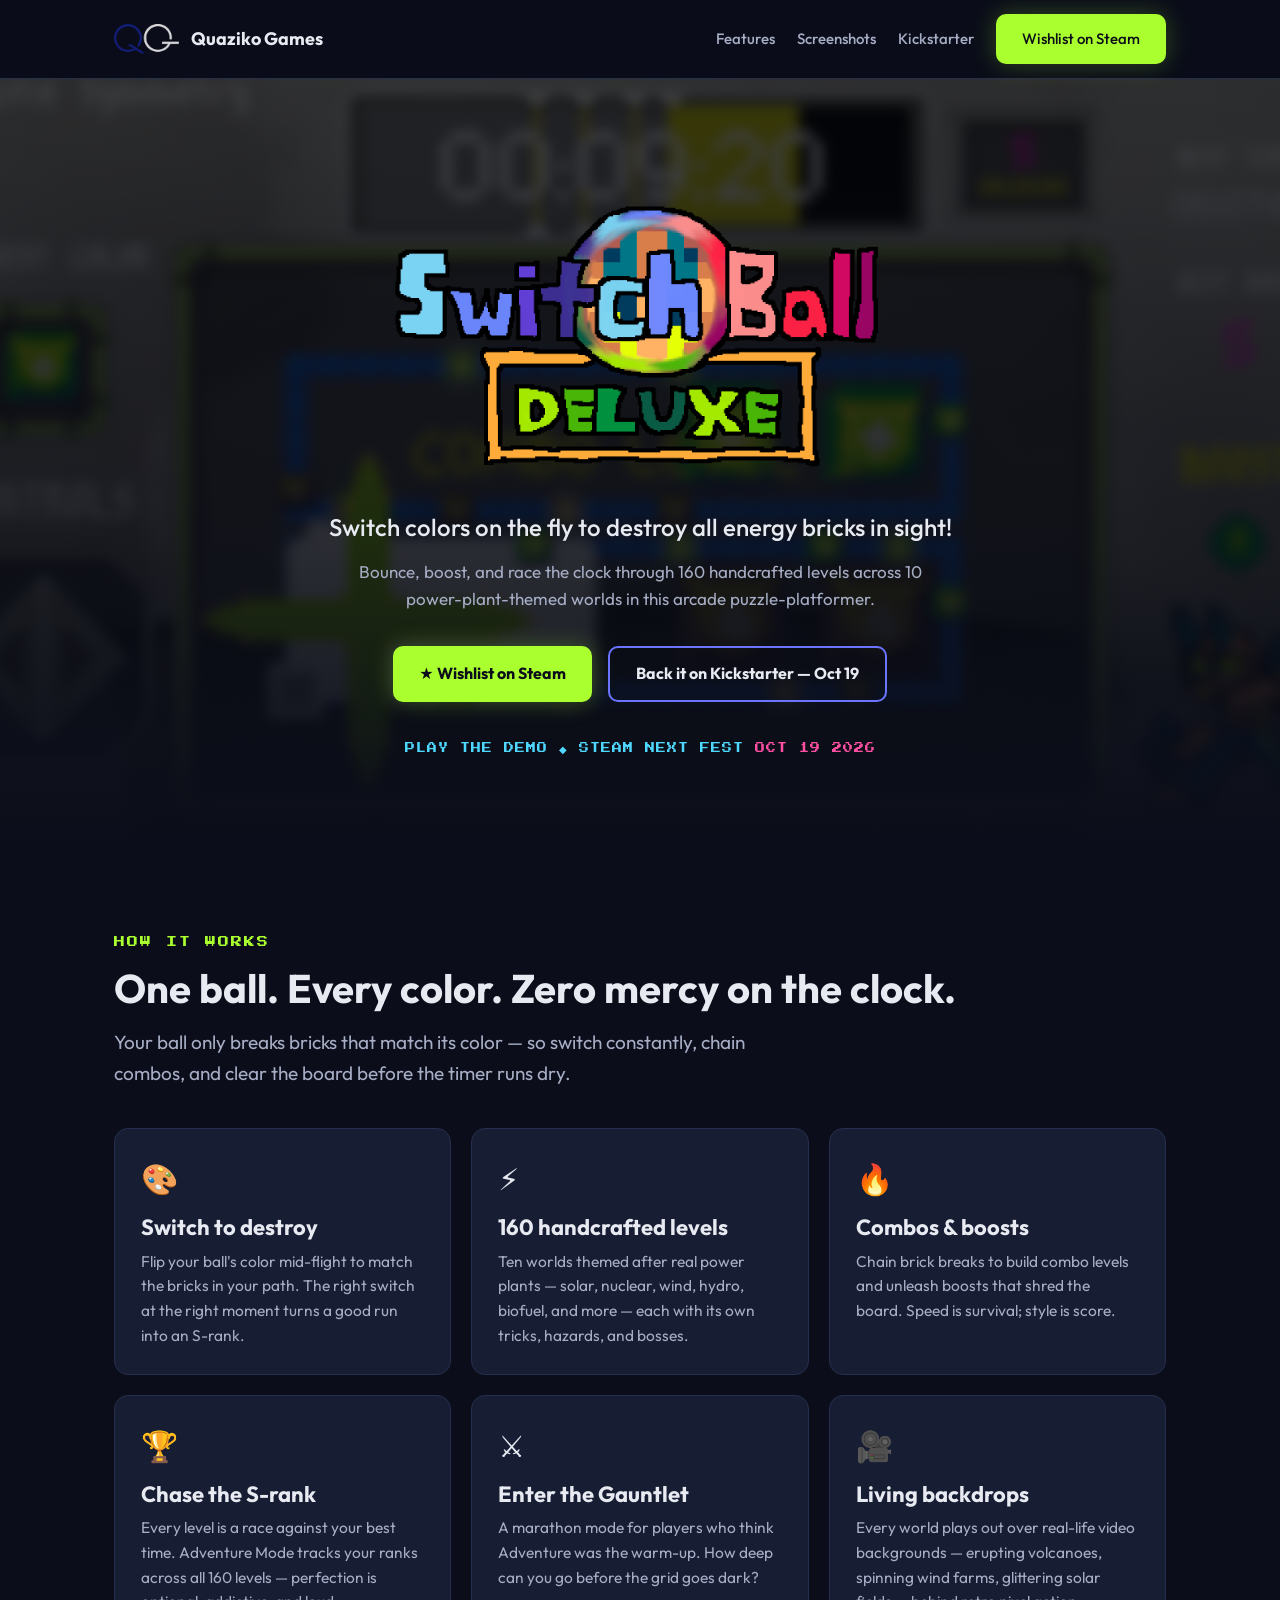
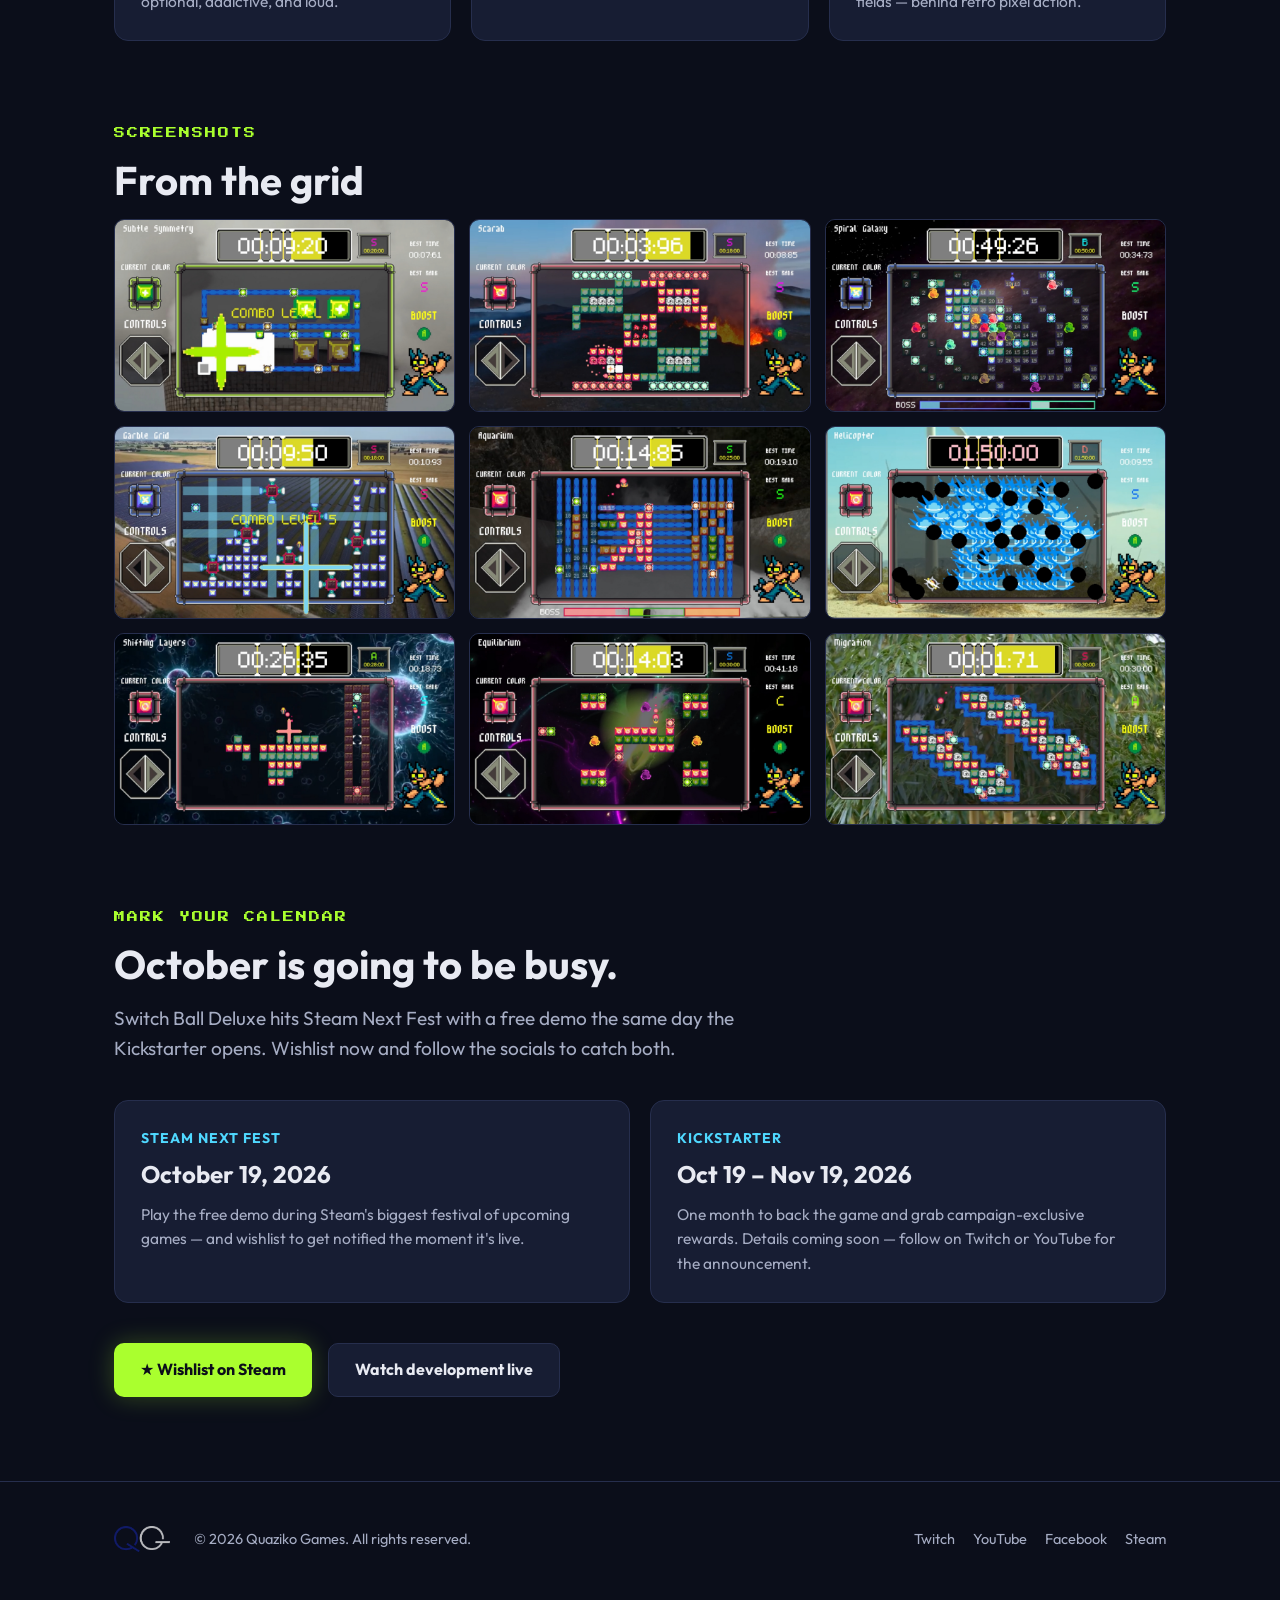
==== switchballdeluxe/index.html @ 096f10c2 "Quaziko Games site prototype: home + Switch Ball Deluxe pages Co-Authored-By: Claude Fable 5 <norepl" ====
<!DOCTYPE html>
<html lang="en">
<head>
  <meta charset="UTF-8">
  <meta name="viewport" content="width=device-width, initial-scale=1.0">
  <title>Switch Ball Deluxe — Quaziko Games</title>
  <meta name="description" content="Switch colors on the fly to destroy all energy bricks in sight! 160 handcrafted levels across 10 power-plant-themed worlds. Wishlist now on Steam — Kickstarter October 19, 2026.">
  <meta property="og:title" content="Switch Ball Deluxe">
  <meta property="og:description" content="Switch colors on the fly to destroy all energy bricks in sight! Wishlist now on Steam.">
  <meta property="og:image" content="../assets/img/brand/sbd-capsule.png">
  <link rel="icon" type="image/png" href="../assets/img/brand/sbd-icon.png">
  <link rel="preconnect" href="https://fonts.googleapis.com">
  <link rel="preconnect" href="https://fonts.gstatic.com" crossorigin>
  <link href="https://fonts.googleapis.com/css2?family=Outfit:wght@400;500;700;800&family=Press+Start+2P&display=swap" rel="stylesheet">
  <link rel="stylesheet" href="../css/style.css">
</head>
<body>

  <nav class="nav">
    <div class="nav-inner">
      <a class="nav-brand" href="../index.html">
        <img src="../assets/img/brand/qg-logo.png" alt="Quaziko Games logo">
        Quaziko Games
      </a>
      <div class="nav-links">
        <a href="#features">Features</a>
        <a href="#screenshots">Screenshots</a>
        <a href="#kickstarter">Kickstarter</a>
        <a class="btn btn-steam" href="https://store.steampowered.com/app/4929670/Switch_Ball_Deluxe/" target="_blank" rel="noopener">Wishlist on Steam</a>
      </div>
    </div>
  </nav>

  <!-- ============ HERO ============ -->
  <header class="hero">
    <div class="hero-bg" style="background-image: url('../assets/img/screens/Nuclear_Combo.jpg');"></div>
    <div class="wrap">
      <img class="hero-logo" src="../assets/img/brand/sbd-logo.png" alt="Switch Ball Deluxe">
      <p class="tagline">Switch colors on the fly to destroy all energy bricks in sight!</p>
      <p class="sub">Bounce, boost, and race the clock through 160 handcrafted levels across 10 power-plant-themed worlds in this arcade puzzle-platformer.</p>
      <div class="hero-ctas">
        <a class="btn btn-steam" href="https://store.steampowered.com/app/4929670/Switch_Ball_Deluxe/" target="_blank" rel="noopener">&#9733; Wishlist on Steam</a>
        <a class="btn btn-ks" href="#kickstarter">Back it on Kickstarter — Oct 19</a>
      </div>
      <div class="hero-dates">
        PLAY THE DEMO &#9670; STEAM NEXT FEST <span>OCT 19 2026</span>
      </div>
    </div>
  </header>

  <!-- ============ FEATURES ============ -->
  <section id="features">
    <div class="wrap">
      <div class="eyebrow">How it works</div>
      <h2>One ball. Every color. Zero mercy on the clock.</h2>
      <p class="lead">Your ball only breaks bricks that match its color — so switch constantly, chain combos, and clear the board before the timer runs dry.</p>
      <div class="cards">
        <div class="card">
          <div class="ico">&#127912;</div>
          <h3>Switch to destroy</h3>
          <p>Flip your ball's color mid-flight to match the bricks in your path. The right switch at the right moment turns a good run into an S-rank.</p>
        </div>
        <div class="card">
          <div class="ico">&#9889;</div>
          <h3>160 handcrafted levels</h3>
          <p>Ten worlds themed after real power plants — solar, nuclear, wind, hydro, biofuel, and more — each with its own tricks, hazards, and bosses.</p>
        </div>
        <div class="card">
          <div class="ico">&#128293;</div>
          <h3>Combos &amp; boosts</h3>
          <p>Chain brick breaks to build combo levels and unleash boosts that shred the board. Speed is survival; style is score.</p>
        </div>
        <div class="card">
          <div class="ico">&#127942;</div>
          <h3>Chase the S-rank</h3>
          <p>Every level is a race against your best time. Adventure Mode tracks your ranks across all 160 levels — perfection is optional, addictive, and loud.</p>
        </div>
        <div class="card">
          <div class="ico">&#9876;&#65039;</div>
          <h3>Enter the Gauntlet</h3>
          <p>A marathon mode for players who think Adventure was the warm-up. How deep can you go before the grid goes dark?</p>
        </div>
        <div class="card">
          <div class="ico">&#127909;</div>
          <h3>Living backdrops</h3>
          <p>Every world plays out over real-life video backgrounds — erupting volcanoes, spinning wind farms, glittering solar fields — behind retro pixel action.</p>
        </div>
      </div>
    </div>
  </section>

  <!-- ============ SCREENSHOTS ============ -->
  <section id="screenshots" style="padding-top: 0;">
    <div class="wrap">
      <div class="eyebrow">Screenshots</div>
      <h2>From the grid</h2>
      <div class="gallery">
        <a href="../assets/img/screens/Nuclear_Combo.jpg" class="zoom"><img src="../assets/img/screens/Nuclear_Combo.jpg" alt="Combo at the nuclear plant" loading="lazy"></a>
        <a href="../assets/img/screens/Scarab_Volcano.jpg" class="zoom"><img src="../assets/img/screens/Scarab_Volcano.jpg" alt="Scarab level over a volcano" loading="lazy"></a>
        <a href="../assets/img/screens/SpiralGalaxy_Wormholes.jpg" class="zoom"><img src="../assets/img/screens/SpiralGalaxy_Wormholes.jpg" alt="Spiral Galaxy wormholes level" loading="lazy"></a>
        <a href="../assets/img/screens/Solar_Combo.jpg" class="zoom"><img src="../assets/img/screens/Solar_Combo.jpg" alt="Combo level 5 on the solar farm" loading="lazy"></a>
        <a href="../assets/img/screens/Aquarium_Boss.jpg" class="zoom"><img src="../assets/img/screens/Aquarium_Boss.jpg" alt="Aquarium boss fight" loading="lazy"></a>
        <a href="../assets/img/screens/Windmills_Explode.jpg" class="zoom"><img src="../assets/img/screens/Windmills_Explode.jpg" alt="Helicopter level at the wind farm" loading="lazy"></a>
        <a href="../assets/img/screens/Layers_Antimatter.jpg" class="zoom"><img src="../assets/img/screens/Layers_Antimatter.jpg" alt="Layers level in the antimatter world" loading="lazy"></a>
        <a href="../assets/img/screens/Equilibrium_Wormholes.jpg" class="zoom"><img src="../assets/img/screens/Equilibrium_Wormholes.jpg" alt="Equilibrium wormholes level" loading="lazy"></a>
        <a href="../assets/img/screens/Migration_Biofuels.jpg" class="zoom"><img src="../assets/img/screens/Migration_Biofuels.jpg" alt="Migration level in the biofuels world" loading="lazy"></a>
      </div>
    </div>
  </section>

  <!-- ============ KICKSTARTER / DATES ============ -->
  <section id="kickstarter" style="padding-top: 0;">
    <div class="wrap">
      <div class="eyebrow">Mark your calendar</div>
      <h2>October is going to be busy.</h2>
      <p class="lead">Switch Ball Deluxe hits Steam Next Fest with a free demo the same day the Kickstarter opens. Wishlist now and follow the socials to catch both.</p>
      <div class="timeline">
        <div class="card">
          <strong>Steam Next Fest</strong>
          <div class="date">October 19, 2026</div>
          <p style="color: var(--text-dim);">Play the free demo during Steam's biggest festival of upcoming games — and wishlist to get notified the moment it's live.</p>
        </div>
        <div class="card">
          <strong>Kickstarter</strong>
          <div class="date">Oct 19 – Nov 19, 2026</div>
          <p style="color: var(--text-dim);">One month to back the game and grab campaign-exclusive rewards. Details coming soon — follow on Twitch or YouTube for the announcement.</p>
        </div>
      </div>
      <div class="hero-ctas" style="margin-top: 40px; justify-content: flex-start;">
        <a class="btn btn-steam" href="https://store.steampowered.com/app/4929670/Switch_Ball_Deluxe/" target="_blank" rel="noopener">&#9733; Wishlist on Steam</a>
        <a class="btn btn-ghost" href="https://www.twitch.tv/quazikogames" target="_blank" rel="noopener">Watch development live</a>
      </div>
    </div>
  </section>

  <footer>
    <div class="wrap foot-inner">
      <img src="../assets/img/brand/qg-logo.png" alt="Quaziko Games">
      <span>&copy; 2026 Quaziko Games. All rights reserved.</span>
      <div class="foot-links">
        <a href="https://www.twitch.tv/quazikogames" target="_blank" rel="noopener">Twitch</a>
        <a href="https://www.youtube.com/@quazikogames" target="_blank" rel="noopener">YouTube</a>
        <a href="https://www.facebook.com/quazikogames" target="_blank" rel="noopener">Facebook</a>
        <a href="https://store.steampowered.com/app/4929670/Switch_Ball_Deluxe/" target="_blank" rel="noopener">Steam</a>
      </div>
    </div>
  </footer>

  <div class="lightbox" id="lightbox"><img src="" alt="Screenshot enlarged"></div>
  <script src="../js/main.js"></script>
</body>
</html>
---- css/style.css ----
/* ==========================================================
   Quaziko Games — site stylesheet
   Palette: dark base, Quaziko navy/gray brand, neon accents
   ========================================================== */

:root {
  --bg: #0b0e1a;
  --bg-raise: #121729;
  --bg-card: #171d33;
  --line: #262e4d;
  --text: #e8eaf2;
  --text-dim: #a6adc4;
  --navy: #2b309b;          /* Quaziko Q blue, brightened for dark bg */
  --navy-bright: #6b74ff;
  --neon: #aaff2e;          /* SBD UI green */
  --pink: #ff4fa3;
  --cyan: #4fd8ff;
  --radius: 14px;
  --maxw: 1100px;
}

* { margin: 0; padding: 0; box-sizing: border-box; }

html { scroll-behavior: smooth; }

body {
  background: var(--bg);
  color: var(--text);
  font-family: "Outfit", system-ui, -apple-system, "Segoe UI", sans-serif;
  font-size: 17px;
  line-height: 1.6;
  -webkit-font-smoothing: antialiased;
}

img { max-width: 100%; display: block; }

a { color: var(--navy-bright); text-decoration: none; }
a:hover { text-decoration: underline; }

.wrap { max-width: var(--maxw); margin: 0 auto; padding: 0 24px; }

/* ---------- pixel eyebrow labels ---------- */
.eyebrow {
  font-family: "Press Start 2P", monospace;
  font-size: 11px;
  letter-spacing: 2px;
  color: var(--neon);
  text-transform: uppercase;
  margin-bottom: 14px;
}

h1, h2, h3 { font-weight: 700; line-height: 1.15; }
h2 { font-size: clamp(28px, 4vw, 40px); margin-bottom: 16px; }
h3 { font-size: 22px; margin-bottom: 8px; }

.lead { color: var(--text-dim); font-size: 19px; max-width: 640px; }

section { padding: 84px 0; }

/* ---------- nav ---------- */
.nav {
  position: sticky; top: 0; z-index: 50;
  background: rgba(11, 14, 26, 0.85);
  backdrop-filter: blur(10px);
  border-bottom: 1px solid var(--line);
}
.nav-inner {
  max-width: var(--maxw); margin: 0 auto; padding: 14px 24px;
  display: flex; align-items: center; gap: 28px;
}
.nav-brand {
  display: flex; align-items: center; gap: 12px;
  font-weight: 700; font-size: 18px; color: var(--text);
}
.nav-brand:hover { text-decoration: none; }
.nav-brand img { height: 30px; width: auto; }
.nav-links { display: flex; gap: 22px; margin-left: auto; align-items: center; }
.nav-links a { color: var(--text-dim); font-weight: 500; font-size: 15px; }
.nav-links a:hover { color: var(--text); text-decoration: none; }
.nav-links a.btn { color: #0b0e1a; }

/* ---------- buttons ---------- */
.btn {
  display: inline-flex; align-items: center; gap: 10px;
  padding: 13px 26px; border-radius: 10px;
  font-weight: 700; font-size: 16px;
  transition: transform 0.12s ease, box-shadow 0.12s ease;
}
.btn:hover { text-decoration: none; transform: translateY(-2px); }
.btn-steam {
  background: var(--neon); color: #0b0e1a;
  box-shadow: 0 0 24px rgba(170, 255, 46, 0.25);
}
.btn-steam:hover { box-shadow: 0 0 34px rgba(170, 255, 46, 0.45); }
.btn-ks {
  background: transparent; color: var(--text);
  border: 2px solid var(--navy-bright);
}
.btn-ks:hover { background: rgba(107, 116, 255, 0.12); }
.btn-ghost {
  background: var(--bg-card); color: var(--text);
  border: 1px solid var(--line);
}
.btn small { font-weight: 500; opacity: 0.75; font-size: 12px; }

/* ---------- hero ---------- */
.hero {
  position: relative; overflow: hidden;
  padding: 110px 0 90px;
  text-align: center;
}
.hero-bg {
  position: absolute; inset: 0; z-index: -2;
  background-size: cover; background-position: center;
  filter: blur(6px) brightness(0.32) saturate(1.2);
  transform: scale(1.06);
}
.hero::after {
  content: ""; position: absolute; inset: 0; z-index: -1;
  background: linear-gradient(180deg, rgba(11,14,26,0.25) 0%, rgba(11,14,26,0.55) 60%, var(--bg) 100%);
}
.hero-logo { max-width: 520px; width: 82%; margin: 0 auto 26px; }
.hero .tagline {
  font-size: clamp(19px, 2.6vw, 24px);
  color: var(--text); max-width: 720px; margin: 0 auto 12px;
  font-weight: 500;
}
.hero .sub { color: var(--text-dim); max-width: 620px; margin: 0 auto 34px; }
.hero-ctas { display: flex; gap: 16px; justify-content: center; flex-wrap: wrap; }
.hero-dates {
  margin-top: 34px;
  font-family: "Press Start 2P", monospace;
  font-size: 10px; letter-spacing: 1px; line-height: 2.4;
  color: var(--cyan);
}
.hero-dates span { color: var(--pink); }

/* ---------- screenshot strip ---------- */
.shots-strip { padding: 0 0 84px; }
.shots-grid {
  display: grid; grid-template-columns: repeat(3, 1fr); gap: 16px;
}
.shots-grid a {
  border-radius: var(--radius); overflow: hidden;
  border: 1px solid var(--line);
  transition: transform 0.15s ease, border-color 0.15s ease;
}
.shots-grid a:hover { transform: translateY(-4px); border-color: var(--navy-bright); }
.shots-grid img { aspect-ratio: 16/9; object-fit: cover; width: 100%; }

/* ---------- feature cards ---------- */
.cards { display: grid; grid-template-columns: repeat(3, 1fr); gap: 20px; margin-top: 40px; }
.card {
  background: var(--bg-card); border: 1px solid var(--line);
  border-radius: var(--radius); padding: 26px;
}
.card .ico { font-size: 30px; margin-bottom: 12px; }
.card p { color: var(--text-dim); font-size: 15.5px; }

/* ---------- split sections ---------- */
.split {
  display: grid; grid-template-columns: 1fr 1fr; gap: 56px; align-items: center;
}
.split .media {
  border-radius: var(--radius); overflow: hidden; border: 1px solid var(--line);
}
.split p { color: var(--text-dim); margin-bottom: 14px; }

/* ---------- live / streaming ---------- */
.live-banner {
  background: linear-gradient(135deg, rgba(43,48,155,0.35), rgba(23,29,51,0.9)),
              var(--bg-card);
  border: 1px solid var(--line);
  border-radius: var(--radius);
  padding: 44px;
  display: grid; grid-template-columns: 1.4fr 1fr; gap: 36px; align-items: center;
}
.live-dot {
  display: inline-block; width: 10px; height: 10px; border-radius: 50%;
  background: #ff4b4b; margin-right: 8px;
  animation: pulse 1.6s infinite;
}
@keyframes pulse { 0%,100% { opacity: 1; } 50% { opacity: 0.35; } }
.live-banner .schedule {
  font-family: "Press Start 2P", monospace;
  font-size: 11px; line-height: 2.2; color: var(--neon);
}
.live-ctas { display: flex; flex-direction: column; gap: 12px; }
.live-ctas .btn { justify-content: center; }
.btn-twitch { background: #9146ff; color: #fff; }
.btn-yt { background: #ff0033; color: #fff; }

/* ---------- socials footer ---------- */
footer {
  border-top: 1px solid var(--line);
  padding: 44px 0 56px;
  color: var(--text-dim); font-size: 14.5px;
}
.foot-inner {
  display: flex; align-items: center; gap: 24px; flex-wrap: wrap;
}
.foot-inner img { height: 26px; opacity: 0.85; }
.foot-links { display: flex; gap: 18px; margin-left: auto; }
.foot-links a { color: var(--text-dim); }
.foot-links a:hover { color: var(--text); }

/* ---------- game page ---------- */
.gallery { display: grid; grid-template-columns: repeat(3, 1fr); gap: 14px; }
.gallery a {
  border-radius: 10px; overflow: hidden; border: 1px solid var(--line);
  transition: transform 0.15s ease, border-color 0.15s ease;
}
.gallery a:hover { transform: scale(1.02); border-color: var(--neon); }
.gallery img { aspect-ratio: 16/9; object-fit: cover; width: 100%; }

.timeline {
  display: grid; grid-template-columns: repeat(2, 1fr); gap: 20px; margin-top: 36px;
}
.timeline .card strong { color: var(--cyan); display: block; margin-bottom: 6px; font-size: 14px; letter-spacing: 1px; text-transform: uppercase; }
.timeline .card .date { font-size: 24px; font-weight: 700; color: var(--text); margin-bottom: 8px; }

/* ---------- lightbox ---------- */
.lightbox {
  position: fixed; inset: 0; z-index: 100;
  background: rgba(5, 7, 14, 0.92);
  display: none; align-items: center; justify-content: center;
  padding: 4vh 4vw; cursor: zoom-out;
}
.lightbox.open { display: flex; }
.lightbox img {
  max-width: 100%; max-height: 100%;
  border-radius: 8px; box-shadow: 0 20px 80px rgba(0,0,0,0.6);
}

/* ---------- responsive ---------- */
@media (max-width: 880px) {
  section { padding: 60px 0; }
  .cards, .shots-grid, .gallery { grid-template-columns: repeat(2, 1fr); }
  .split, .live-banner, .timeline { grid-template-columns: 1fr; }
  .split .media { order: -1; }
  .nav-links a:not(.btn) { display: none; }
}
@media (max-width: 540px) {
  .shots-grid, .gallery { grid-template-columns: 1fr; }
  .cards { grid-template-columns: 1fr; }
  .hero { padding: 70px 0 60px; }
}
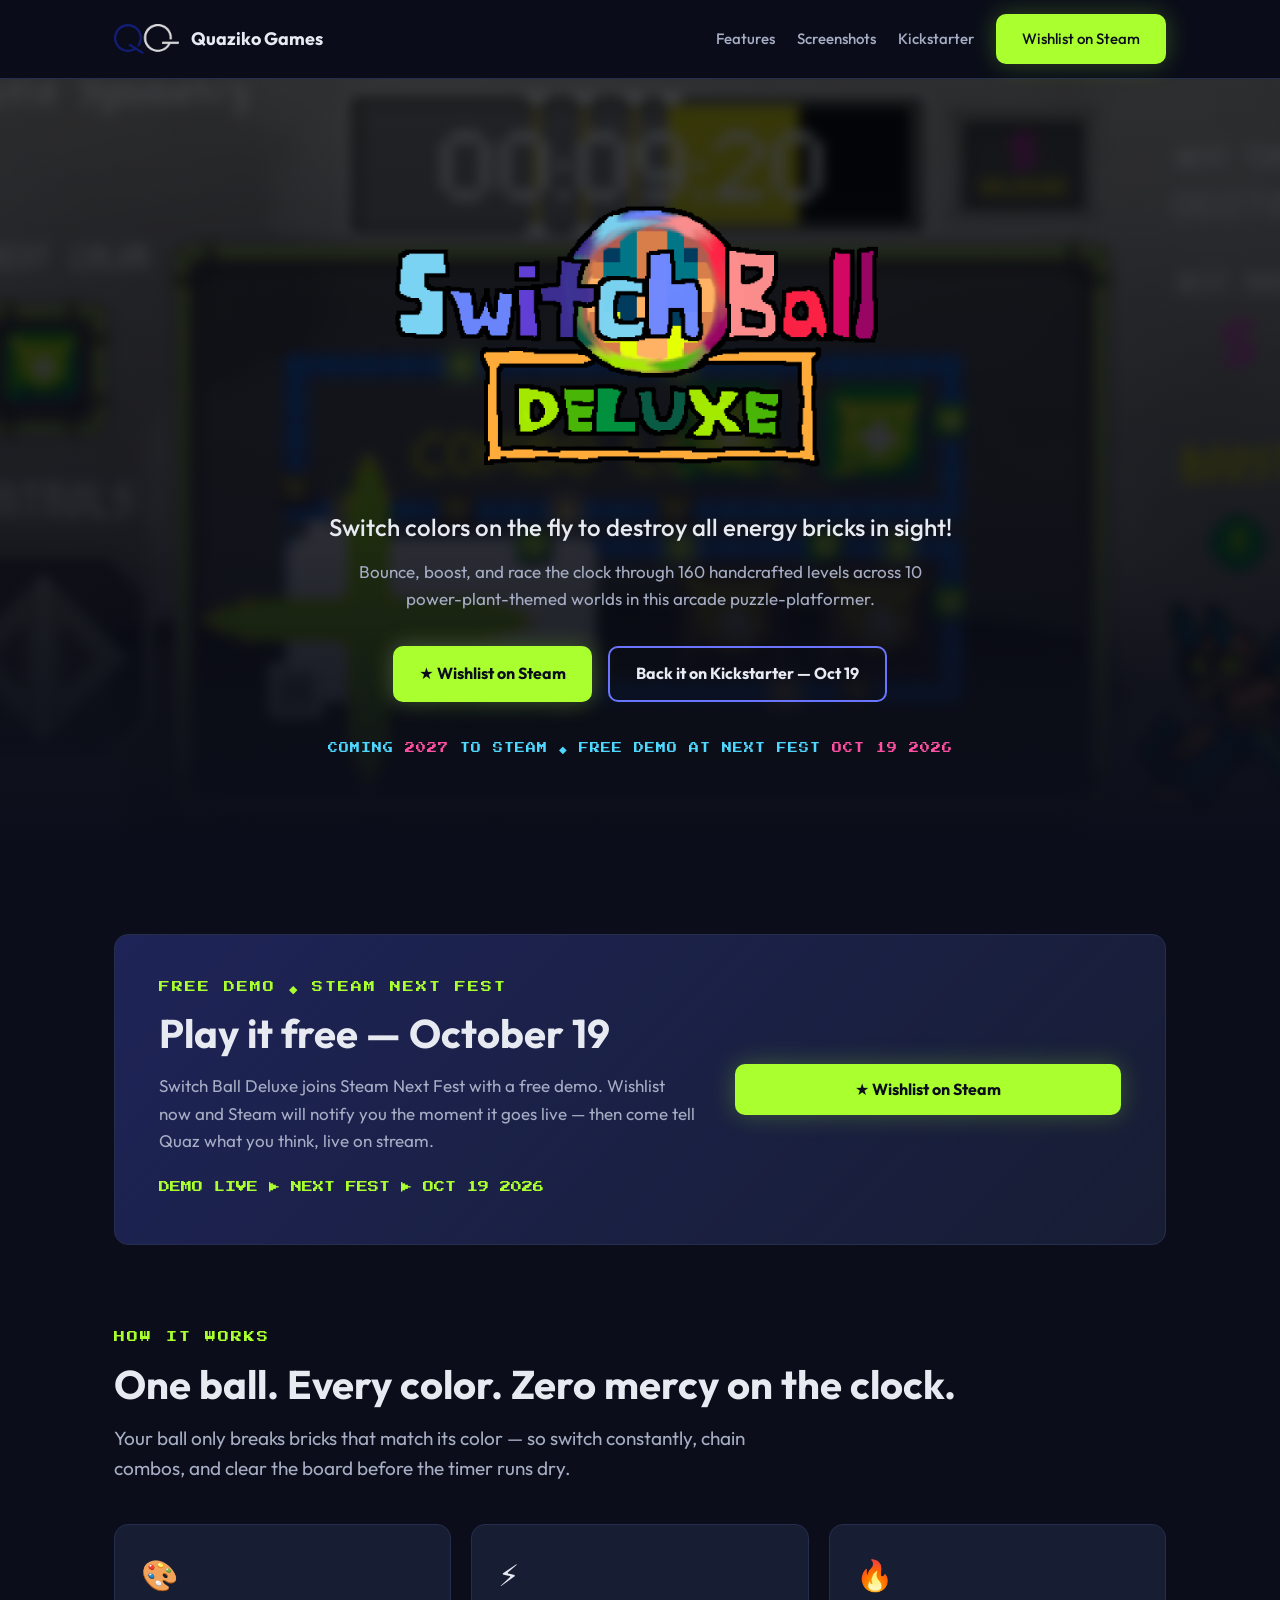
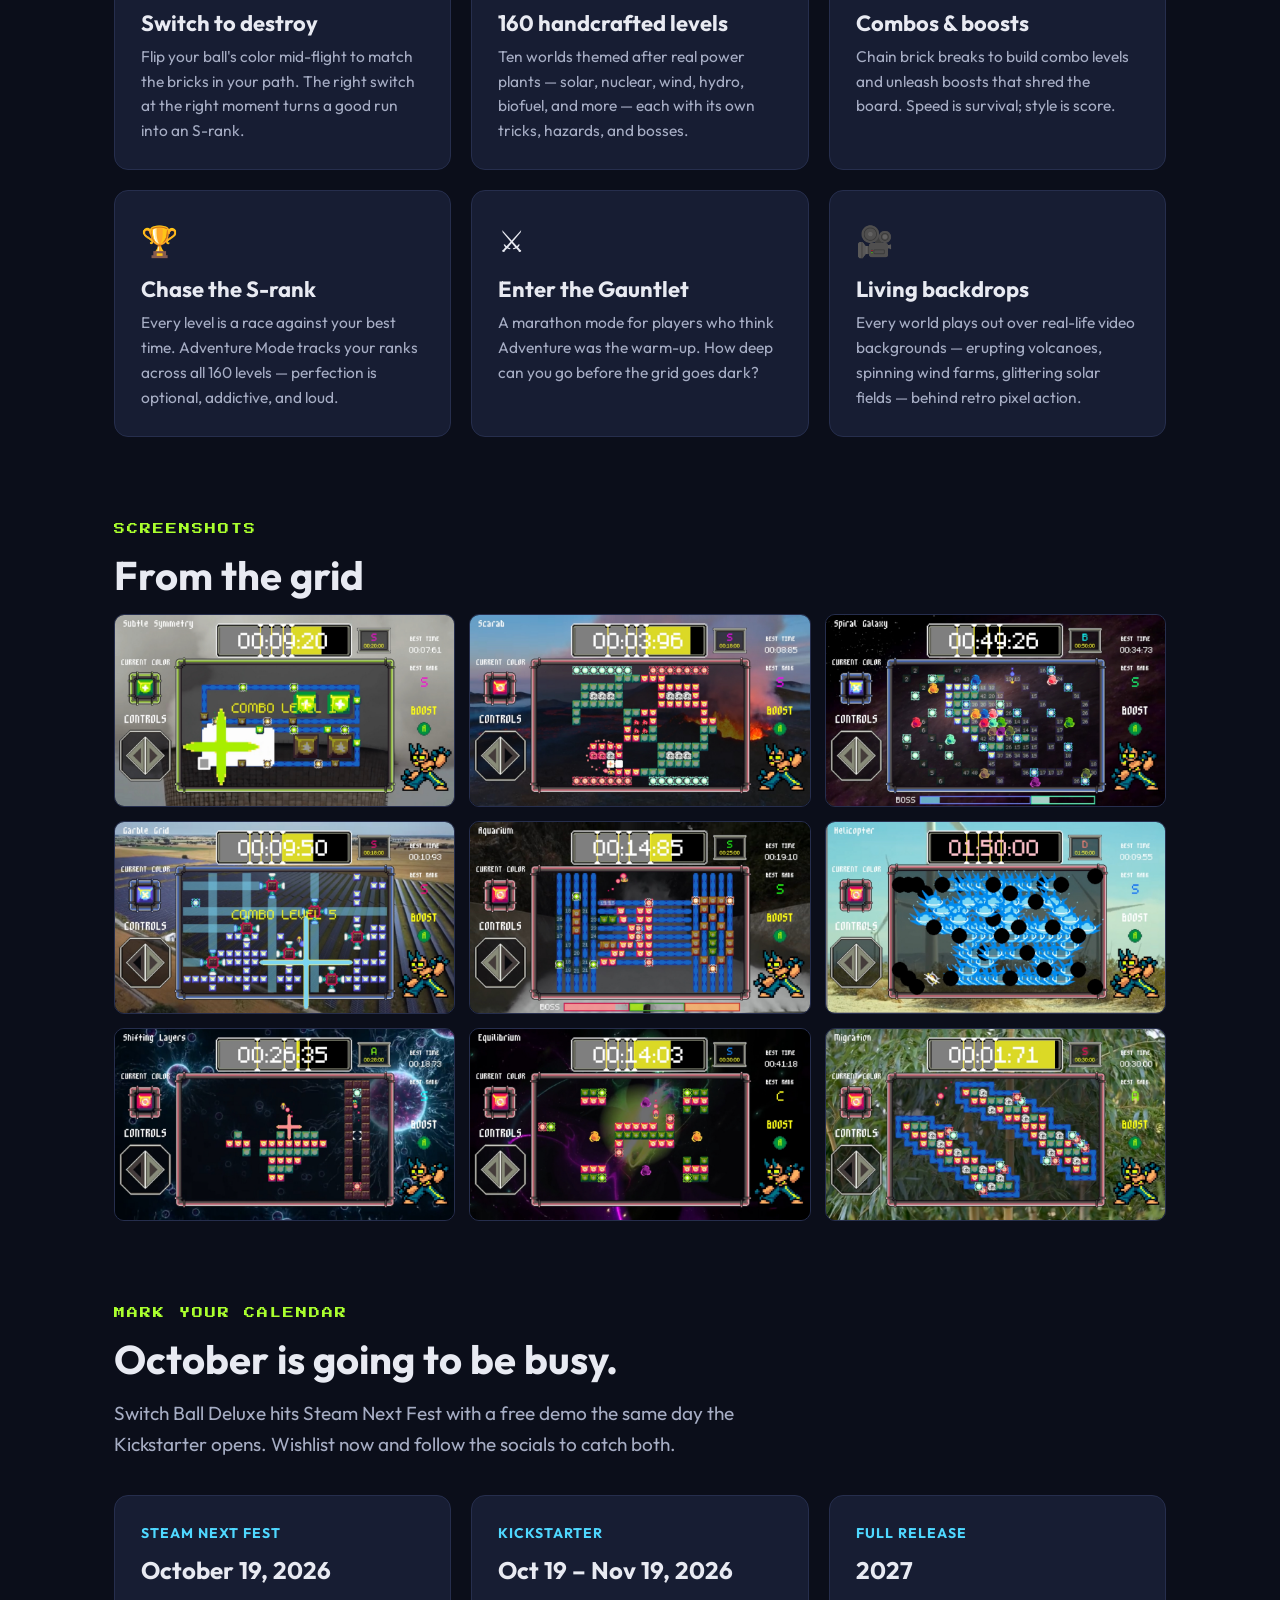
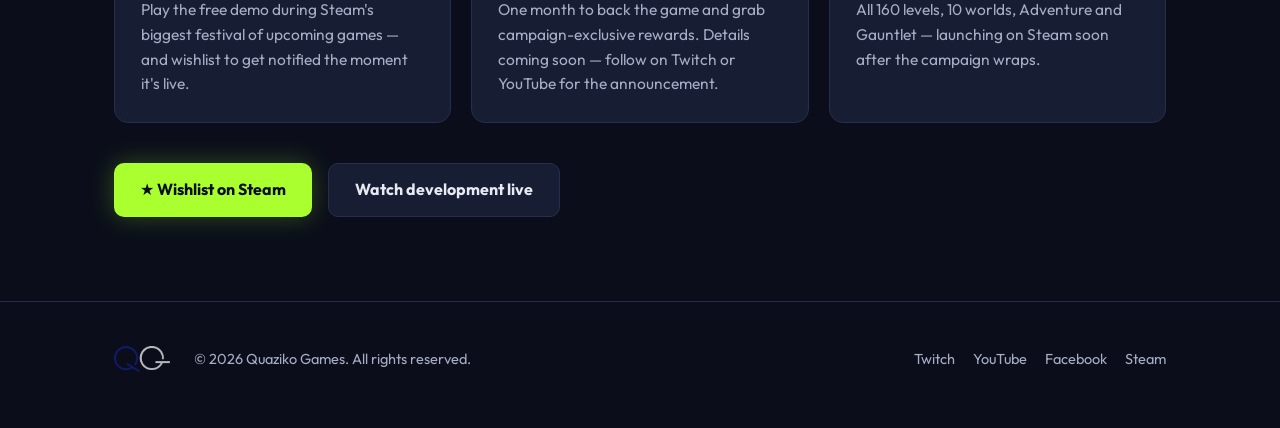
==== commit 6c1ae6b1: "Distinct SBD page: Next Fest demo banner, Coming 2027, release timeline card Co-Authored-By: Claude " ====
--- a/switchballdeluxe/index.html
+++ b/switchballdeluxe/index.html
@@ -43,10 +43,27 @@
         <a class="btn btn-ks" href="#kickstarter">Back it on Kickstarter — Oct 19</a>
       </div>
       <div class="hero-dates">
-        PLAY THE DEMO &#9670; STEAM NEXT FEST <span>OCT 19 2026</span>
+        COMING <span>2027</span> TO STEAM &#9670; FREE DEMO AT NEXT FEST <span>OCT 19 2026</span>
       </div>
     </div>
   </header>
+
+  <!-- ============ NEXT FEST DEMO BANNER ============ -->
+  <section id="demo" style="padding-bottom: 0;">
+    <div class="wrap">
+      <div class="live-banner">
+        <div>
+          <div class="eyebrow">Free demo &#9670; Steam Next Fest</div>
+          <h2>Play it free — October 19</h2>
+          <p style="color: var(--text-dim); margin-bottom: 22px;">Switch Ball Deluxe joins Steam Next Fest with a free demo. Wishlist now and Steam will notify you the moment it goes live — then come tell Quaz what you think, live on stream.</p>
+          <div class="schedule">DEMO LIVE &#9654; NEXT FEST &#9654; OCT 19 2026</div>
+        </div>
+        <div class="live-ctas">
+          <a class="btn btn-steam" href="https://store.steampowered.com/app/4929670/Switch_Ball_Deluxe/" target="_blank" rel="noopener">&#9733; Wishlist on Steam</a>
+        </div>
+      </div>
+    </div>
+  </section>
 
   <!-- ============ FEATURES ============ -->
   <section id="features">
@@ -125,6 +142,11 @@
           <div class="date">Oct 19 – Nov 19, 2026</div>
           <p style="color: var(--text-dim);">One month to back the game and grab campaign-exclusive rewards. Details coming soon — follow on Twitch or YouTube for the announcement.</p>
         </div>
+        <div class="card">
+          <strong>Full Release</strong>
+          <div class="date">2027</div>
+          <p style="color: var(--text-dim);">All 160 levels, 10 worlds, Adventure and Gauntlet — launching on Steam soon after the campaign wraps.</p>
+        </div>
       </div>
       <div class="hero-ctas" style="margin-top: 40px; justify-content: flex-start;">
         <a class="btn btn-steam" href="https://store.steampowered.com/app/4929670/Switch_Ball_Deluxe/" target="_blank" rel="noopener">&#9733; Wishlist on Steam</a>
--- a/css/style.css
+++ b/css/style.css
@@ -214,7 +214,7 @@
 .gallery img { aspect-ratio: 16/9; object-fit: cover; width: 100%; }
 
 .timeline {
-  display: grid; grid-template-columns: repeat(2, 1fr); gap: 20px; margin-top: 36px;
+  display: grid; grid-template-columns: repeat(auto-fit, minmax(260px, 1fr)); gap: 20px; margin-top: 36px;
 }
 .timeline .card strong { color: var(--cyan); display: block; margin-bottom: 6px; font-size: 14px; letter-spacing: 1px; text-transform: uppercase; }
 .timeline .card .date { font-size: 24px; font-weight: 700; color: var(--text); margin-bottom: 8px; }
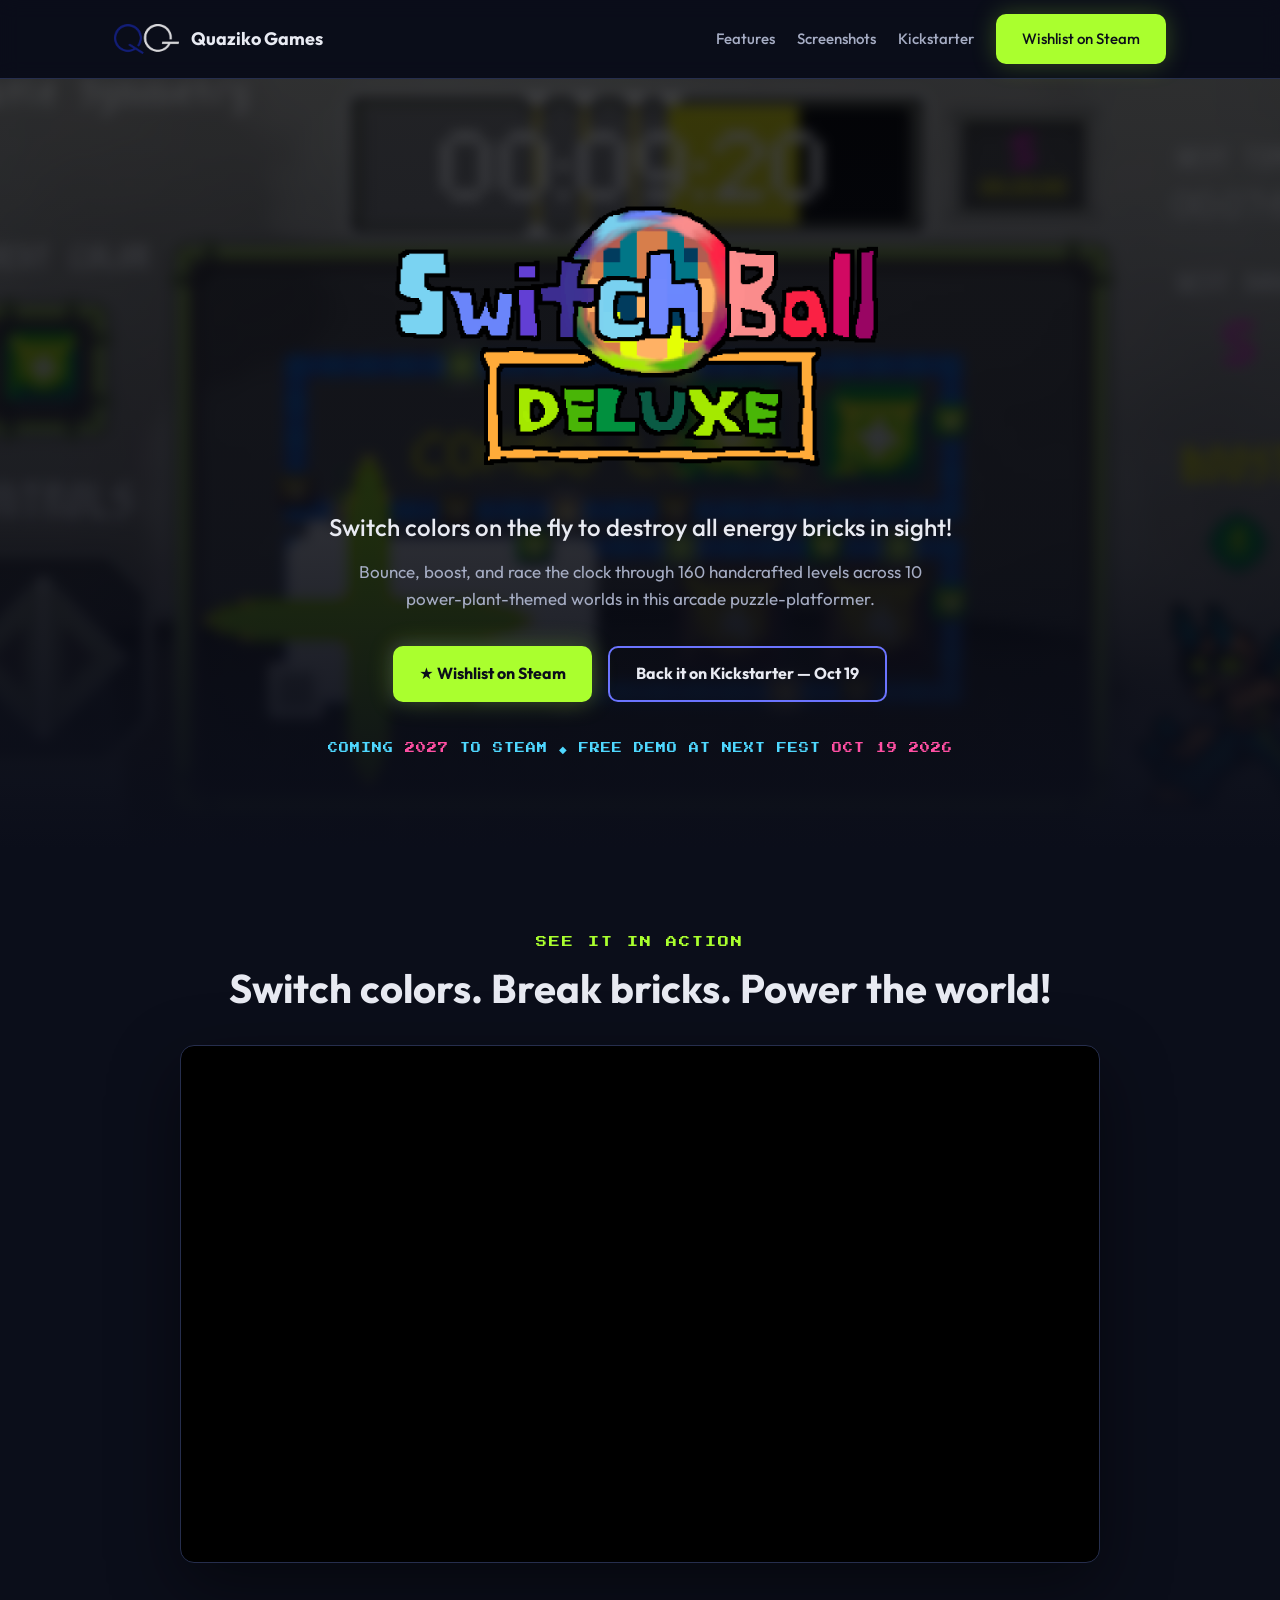
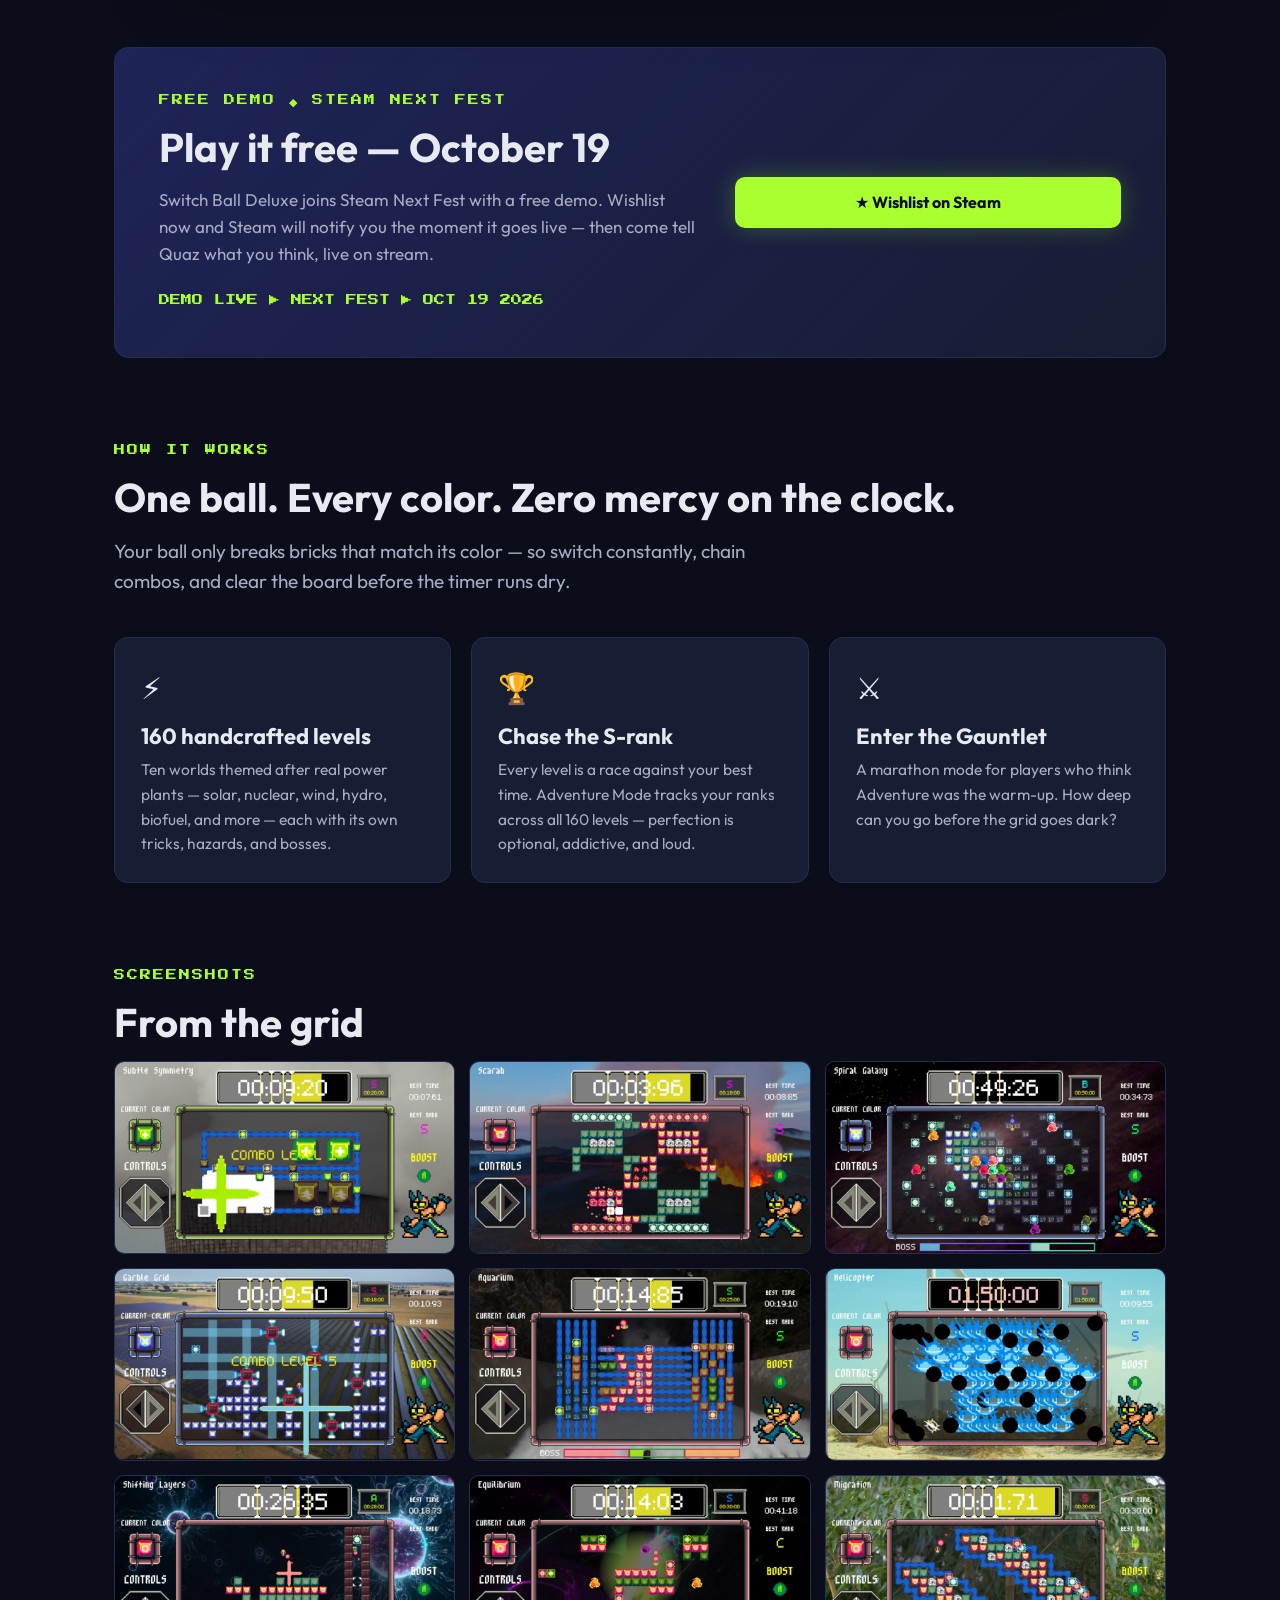
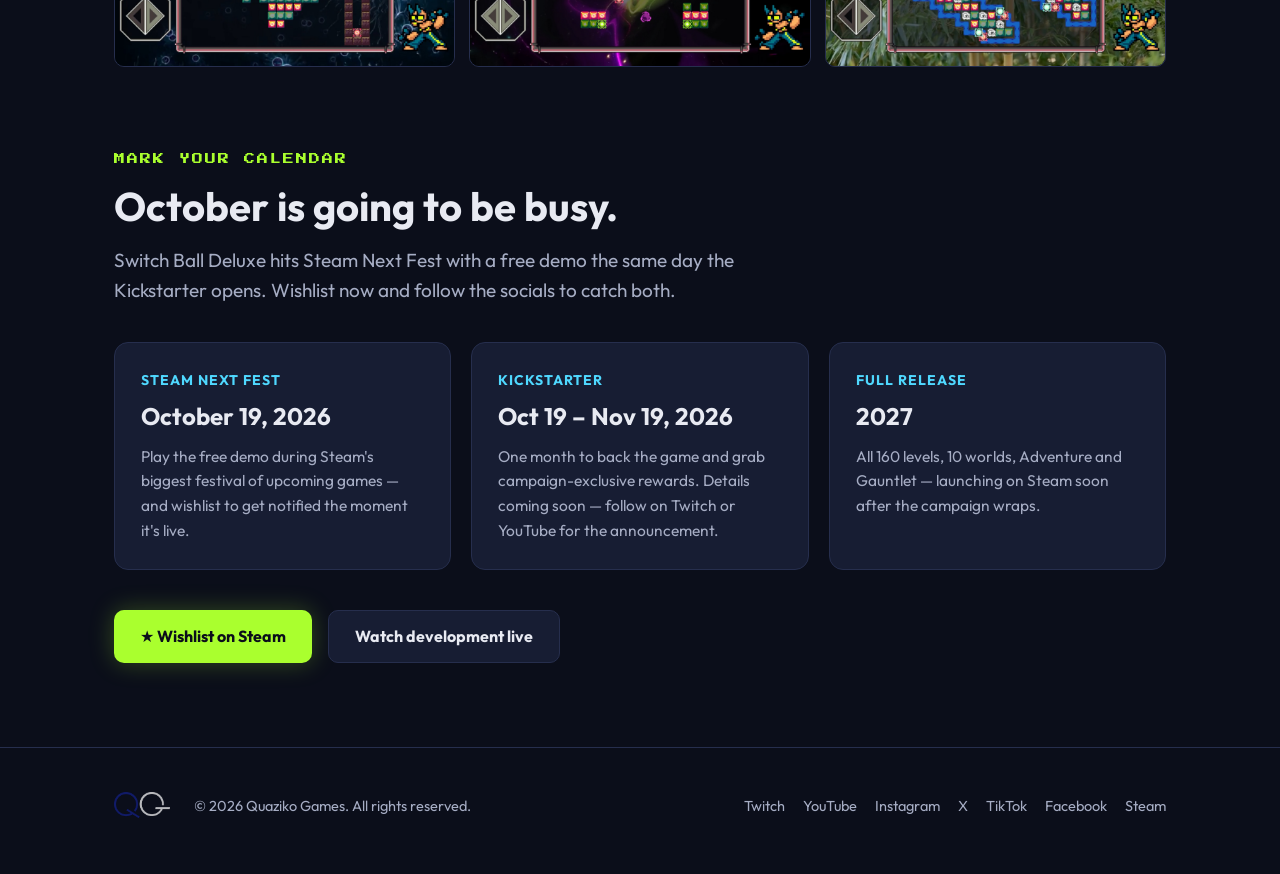
==== commit c9067c85: "Embed tutorial video as game-page centerpiece, trim feature cards to three, add Instagram/X/TikTok t" ====
--- a/switchballdeluxe/index.html
+++ b/switchballdeluxe/index.html
@@ -48,6 +48,17 @@
     </div>
   </header>
 
+  <!-- ============ VIDEO ============ -->
+  <section id="video" style="padding-bottom: 0;">
+    <div class="wrap" style="text-align: center;">
+      <div class="eyebrow">See it in action</div>
+      <h2>Switch colors. Break bricks. Power the world!</h2>
+      <div class="video-frame" style="margin-top: 34px;">
+        <iframe src="https://www.youtube-nocookie.com/embed/0UXxE9EV0lc" title="Switch Ball Deluxe — gameplay introduction" allow="accelerometer; autoplay; clipboard-write; encrypted-media; gyroscope; picture-in-picture; web-share" allowfullscreen></iframe>
+      </div>
+    </div>
+  </section>
+
   <!-- ============ NEXT FEST DEMO BANNER ============ -->
   <section id="demo" style="padding-bottom: 0;">
     <div class="wrap">
@@ -73,19 +84,9 @@
       <p class="lead">Your ball only breaks bricks that match its color — so switch constantly, chain combos, and clear the board before the timer runs dry.</p>
       <div class="cards">
         <div class="card">
-          <div class="ico">&#127912;</div>
-          <h3>Switch to destroy</h3>
-          <p>Flip your ball's color mid-flight to match the bricks in your path. The right switch at the right moment turns a good run into an S-rank.</p>
-        </div>
-        <div class="card">
           <div class="ico">&#9889;</div>
           <h3>160 handcrafted levels</h3>
           <p>Ten worlds themed after real power plants — solar, nuclear, wind, hydro, biofuel, and more — each with its own tricks, hazards, and bosses.</p>
-        </div>
-        <div class="card">
-          <div class="ico">&#128293;</div>
-          <h3>Combos &amp; boosts</h3>
-          <p>Chain brick breaks to build combo levels and unleash boosts that shred the board. Speed is survival; style is score.</p>
         </div>
         <div class="card">
           <div class="ico">&#127942;</div>
@@ -96,11 +97,6 @@
           <div class="ico">&#9876;&#65039;</div>
           <h3>Enter the Gauntlet</h3>
           <p>A marathon mode for players who think Adventure was the warm-up. How deep can you go before the grid goes dark?</p>
-        </div>
-        <div class="card">
-          <div class="ico">&#127909;</div>
-          <h3>Living backdrops</h3>
-          <p>Every world plays out over real-life video backgrounds — erupting volcanoes, spinning wind farms, glittering solar fields — behind retro pixel action.</p>
         </div>
       </div>
     </div>
@@ -162,6 +158,9 @@
       <div class="foot-links">
         <a href="https://www.twitch.tv/quazikogames" target="_blank" rel="noopener">Twitch</a>
         <a href="https://www.youtube.com/@quazikogames" target="_blank" rel="noopener">YouTube</a>
+        <a href="https://www.instagram.com/quazikogames/" target="_blank" rel="noopener">Instagram</a>
+        <a href="https://x.com/QuazikoGames" target="_blank" rel="noopener">X</a>
+        <a href="https://www.tiktok.com/@quazikogames" target="_blank" rel="noopener">TikTok</a>
         <a href="https://www.facebook.com/quazikogames" target="_blank" rel="noopener">Facebook</a>
         <a href="https://store.steampowered.com/app/4929670/Switch_Ball_Deluxe/" target="_blank" rel="noopener">Steam</a>
       </div>
--- a/css/style.css
+++ b/css/style.css
@@ -148,6 +148,19 @@
 .shots-grid a:hover { transform: translateY(-4px); border-color: var(--navy-bright); }
 .shots-grid img { aspect-ratio: 16/9; object-fit: cover; width: 100%; }
 
+/* ---------- video embed ---------- */
+.video-frame {
+  position: relative; width: 100%; max-width: 920px; margin: 0 auto;
+  aspect-ratio: 16 / 9;
+  border-radius: var(--radius); overflow: hidden;
+  border: 1px solid var(--line);
+  box-shadow: 0 24px 70px rgba(0, 0, 0, 0.45);
+  background: #000;
+}
+.video-frame iframe {
+  position: absolute; inset: 0; width: 100%; height: 100%; border: 0;
+}
+
 /* ---------- feature cards ---------- */
 .cards { display: grid; grid-template-columns: repeat(3, 1fr); gap: 20px; margin-top: 40px; }
 .card {
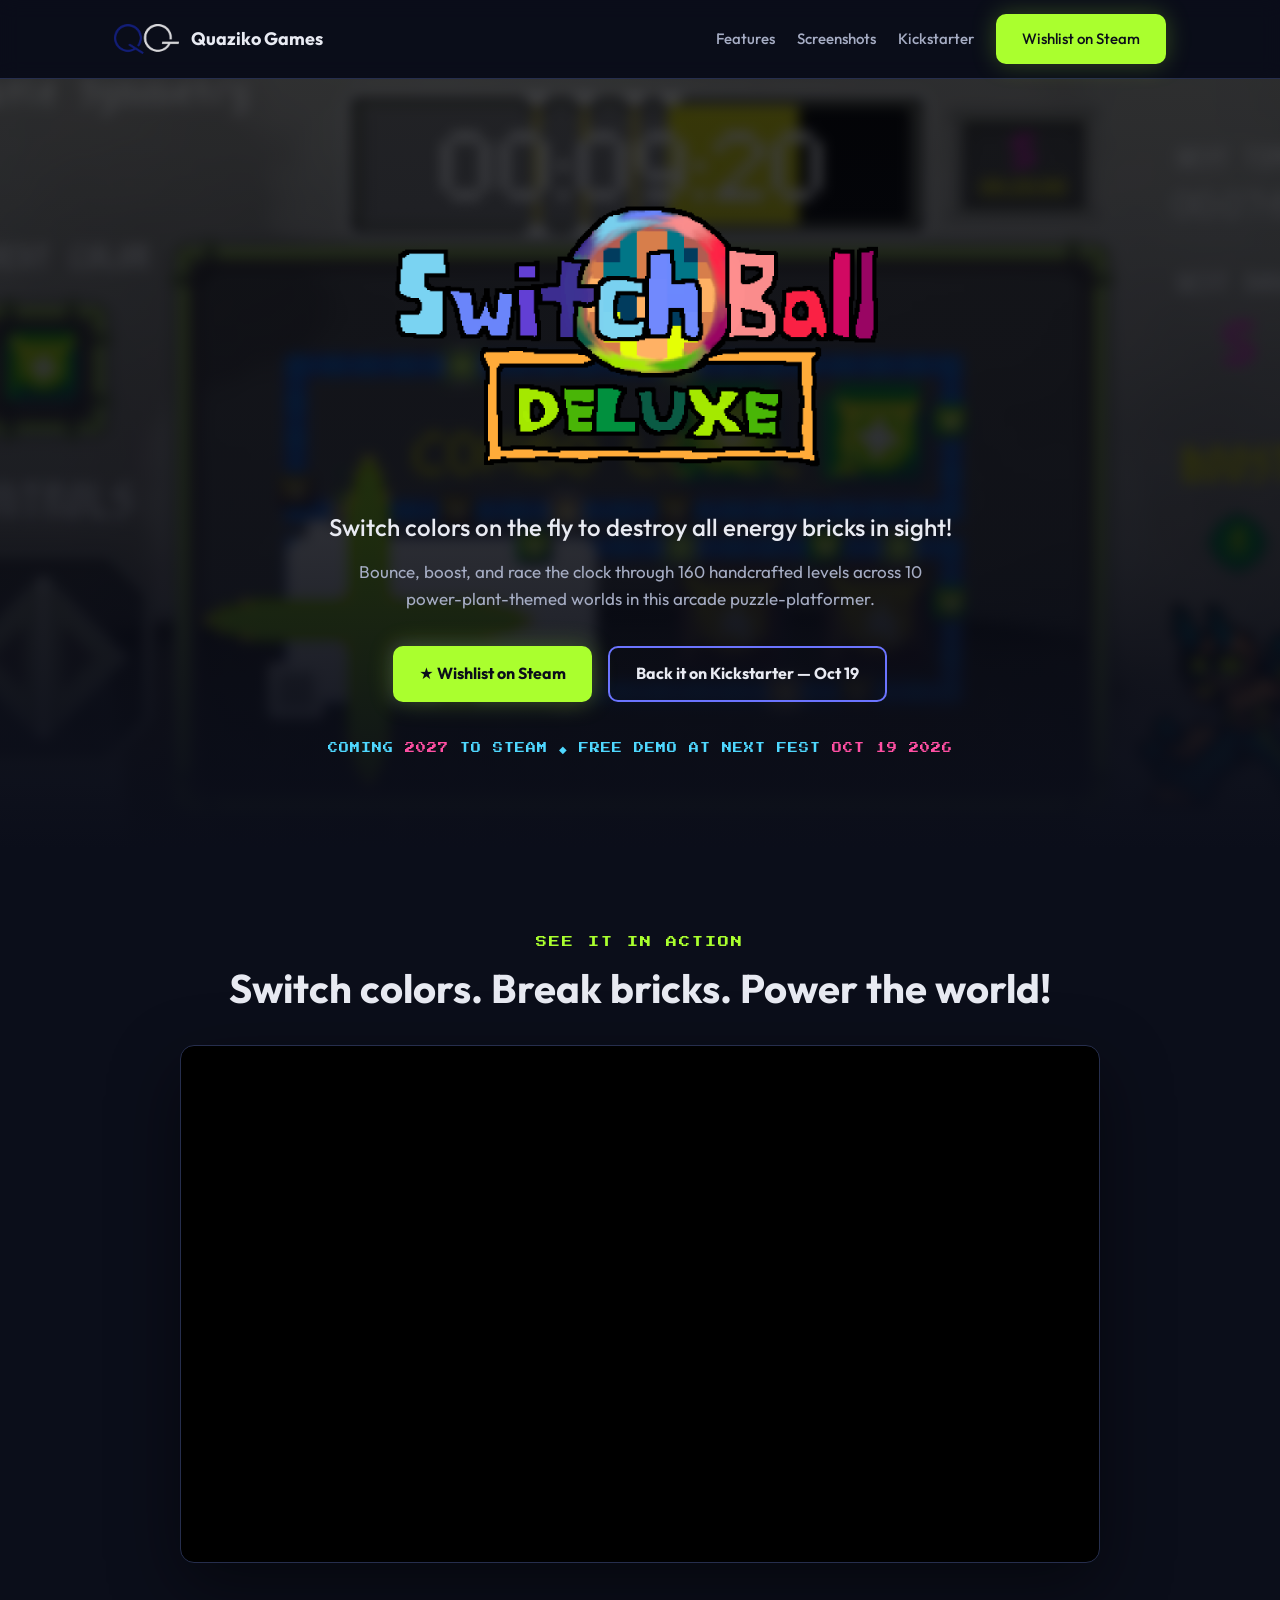
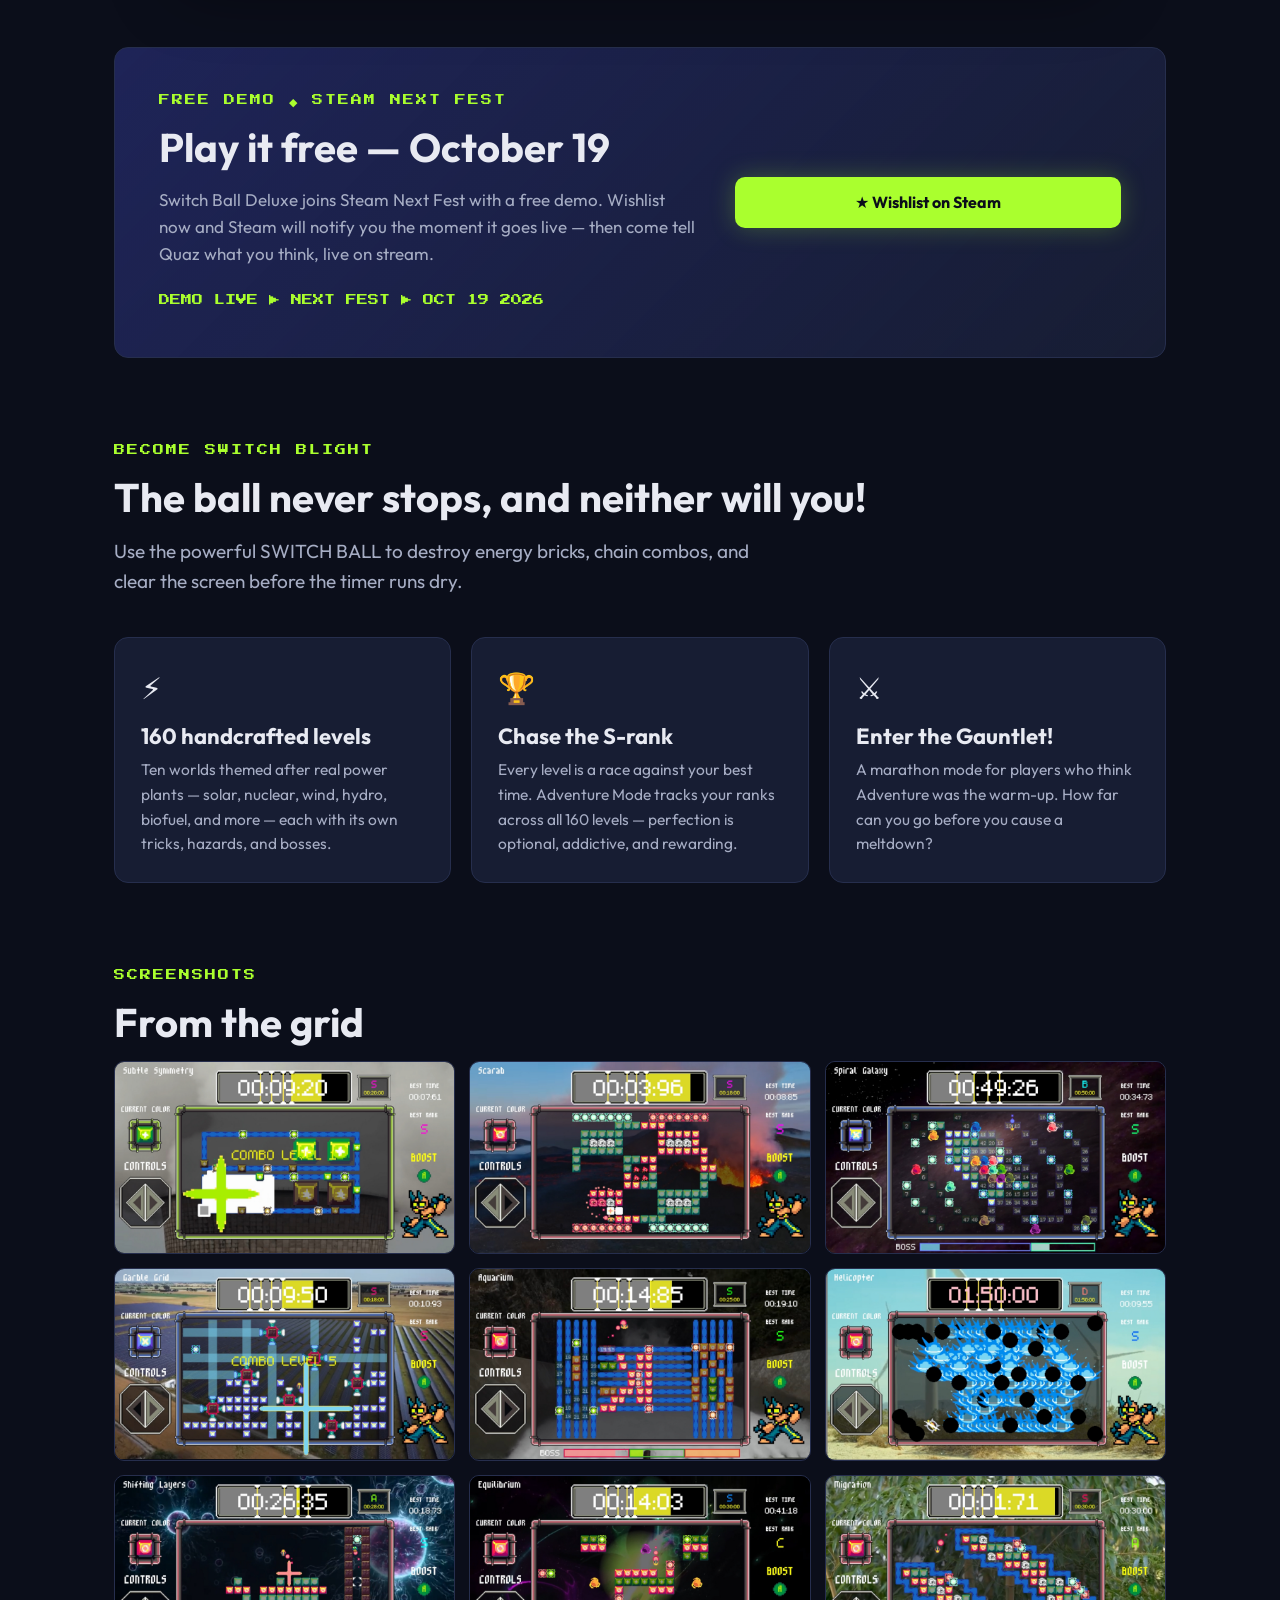
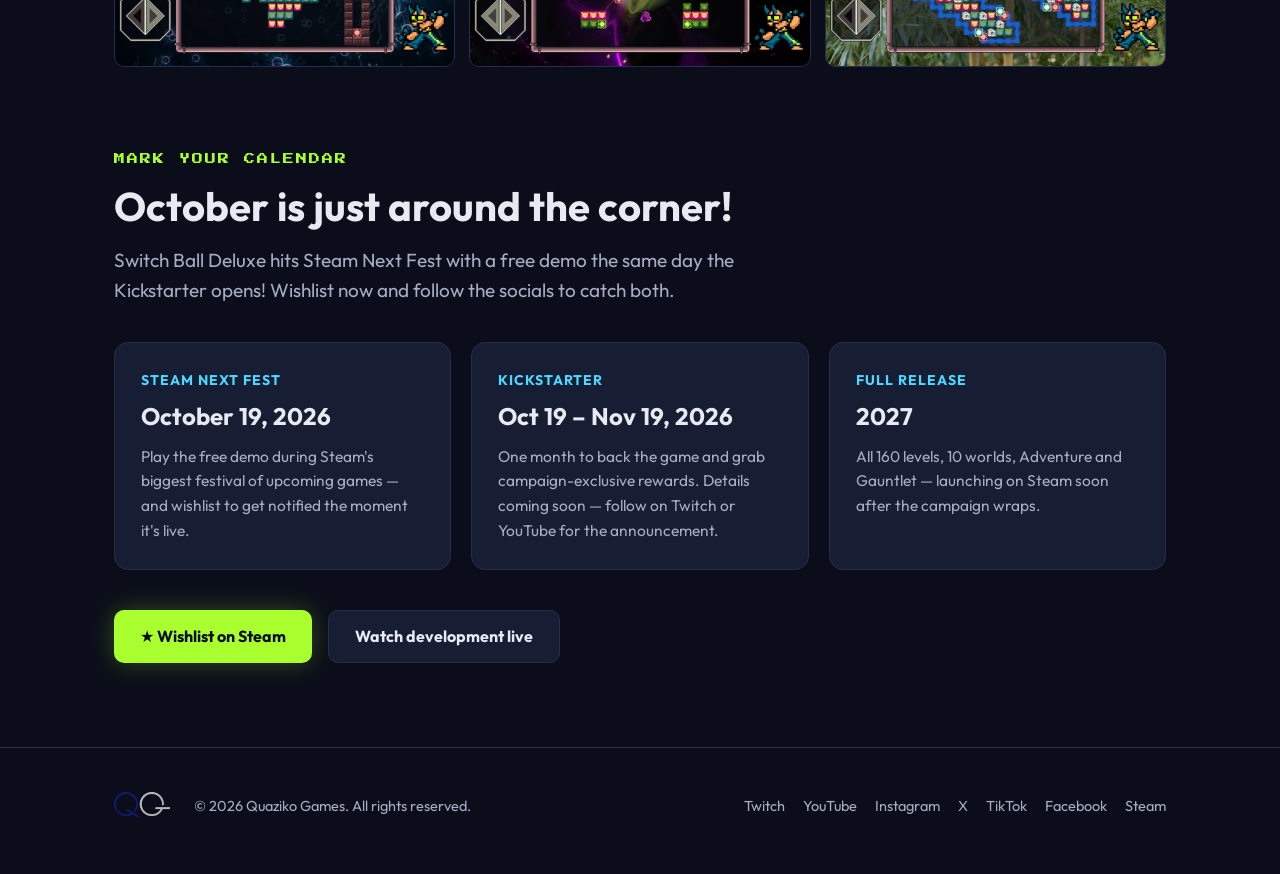
==== commit 34a174f5: "text updates" ====
--- a/switchballdeluxe/index.html
+++ b/switchballdeluxe/index.html
@@ -79,9 +79,9 @@
   <!-- ============ FEATURES ============ -->
   <section id="features">
     <div class="wrap">
-      <div class="eyebrow">How it works</div>
-      <h2>One ball. Every color. Zero mercy on the clock.</h2>
-      <p class="lead">Your ball only breaks bricks that match its color — so switch constantly, chain combos, and clear the board before the timer runs dry.</p>
+      <div class="eyebrow">Become Switch Blight</div>
+      <h2>The ball never stops, and neither will you!</h2>
+      <p class="lead">Use the powerful SWITCH BALL to destroy energy bricks, chain combos, and clear the screen before the timer runs dry.</p>
       <div class="cards">
         <div class="card">
           <div class="ico">&#9889;</div>
@@ -91,12 +91,12 @@
         <div class="card">
           <div class="ico">&#127942;</div>
           <h3>Chase the S-rank</h3>
-          <p>Every level is a race against your best time. Adventure Mode tracks your ranks across all 160 levels — perfection is optional, addictive, and loud.</p>
+          <p>Every level is a race against your best time. Adventure Mode tracks your ranks across all 160 levels — perfection is optional, addictive, and rewarding.</p>
         </div>
         <div class="card">
           <div class="ico">&#9876;&#65039;</div>
-          <h3>Enter the Gauntlet</h3>
-          <p>A marathon mode for players who think Adventure was the warm-up. How deep can you go before the grid goes dark?</p>
+          <h3>Enter the Gauntlet!</h3>
+          <p>A marathon mode for players who think Adventure was the warm-up. How far can you go before you cause a meltdown?</p>
         </div>
       </div>
     </div>
@@ -125,8 +125,8 @@
   <section id="kickstarter" style="padding-top: 0;">
     <div class="wrap">
       <div class="eyebrow">Mark your calendar</div>
-      <h2>October is going to be busy.</h2>
-      <p class="lead">Switch Ball Deluxe hits Steam Next Fest with a free demo the same day the Kickstarter opens. Wishlist now and follow the socials to catch both.</p>
+      <h2>October is just around the corner!</h2>
+      <p class="lead">Switch Ball Deluxe hits Steam Next Fest with a free demo the same day the Kickstarter opens! Wishlist now and follow the socials to catch both.</p>
       <div class="timeline">
         <div class="card">
           <strong>Steam Next Fest</strong>
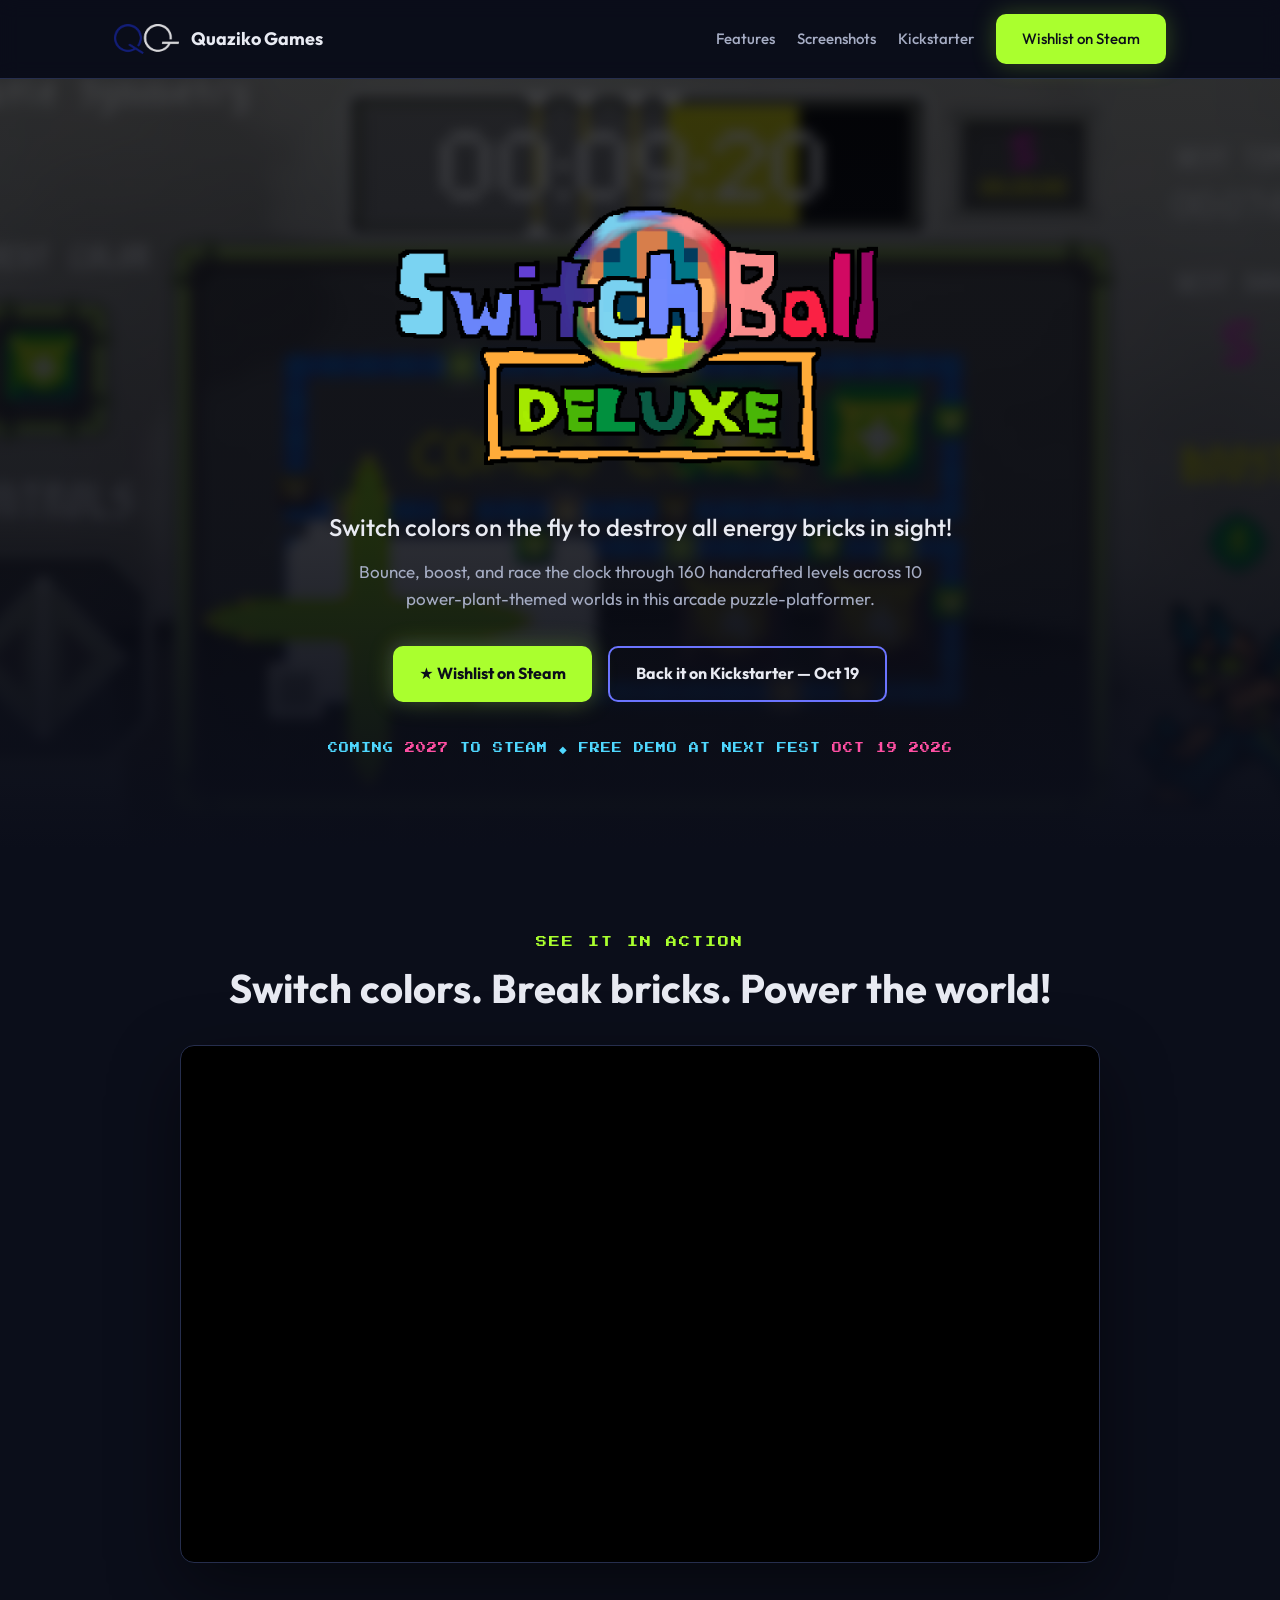
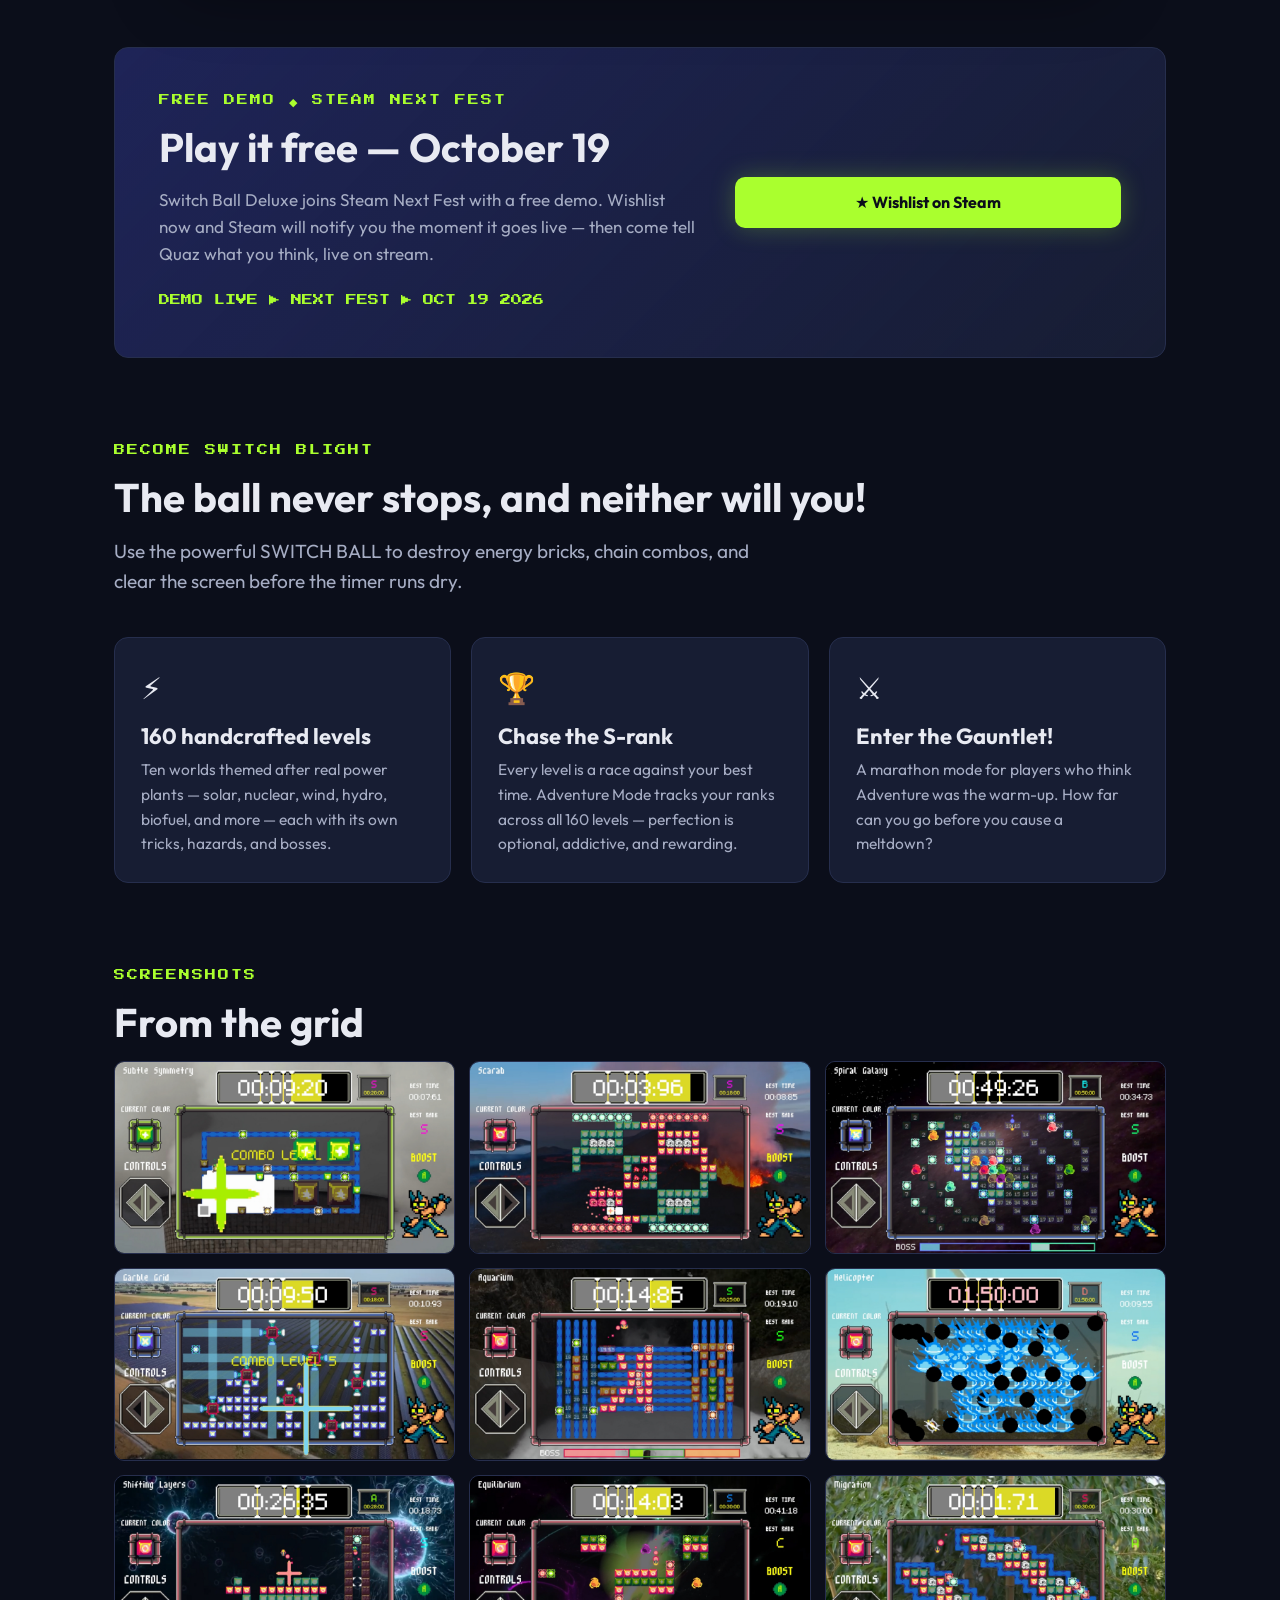
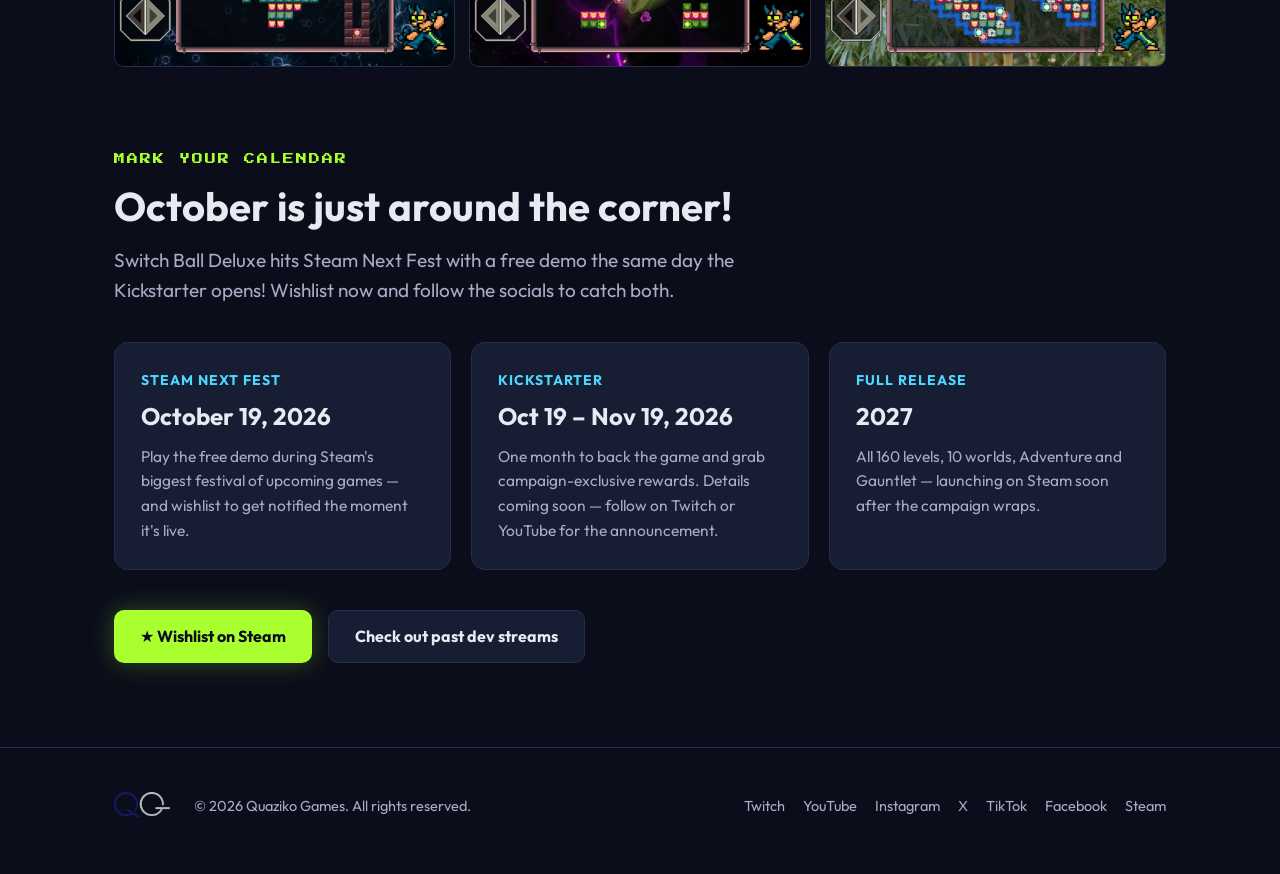
==== commit 9196d190: "Point dev-stream button at YouTube playlists, rename to 'Check out past dev streams' Co-Authored-By:" ====
--- a/switchballdeluxe/index.html
+++ b/switchballdeluxe/index.html
@@ -146,7 +146,7 @@
       </div>
       <div class="hero-ctas" style="margin-top: 40px; justify-content: flex-start;">
         <a class="btn btn-steam" href="https://store.steampowered.com/app/4929670/Switch_Ball_Deluxe/" target="_blank" rel="noopener">&#9733; Wishlist on Steam</a>
-        <a class="btn btn-ghost" href="https://www.twitch.tv/quazikogames" target="_blank" rel="noopener">Watch development live</a>
+        <a class="btn btn-ghost" href="https://www.youtube.com/@quazikogames/playlists" target="_blank" rel="noopener">Check out past dev streams</a>
       </div>
     </div>
   </section>
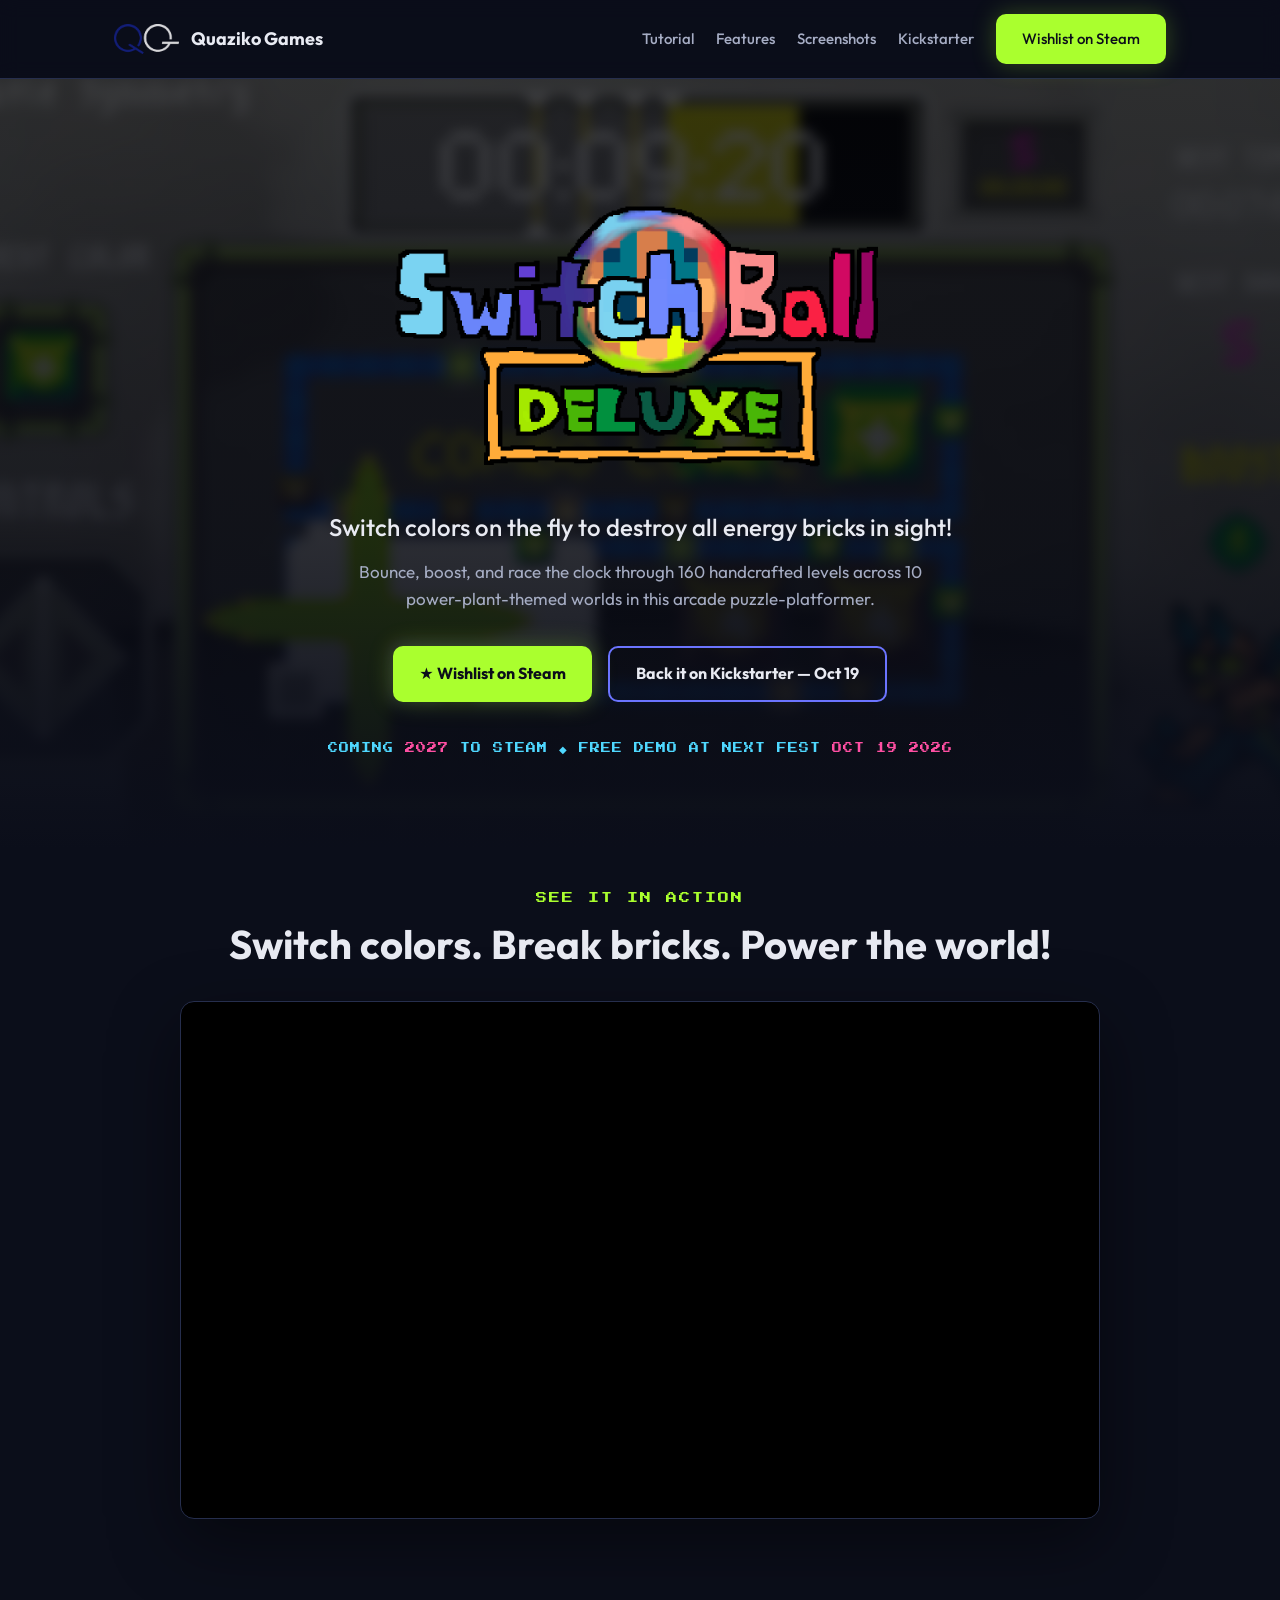
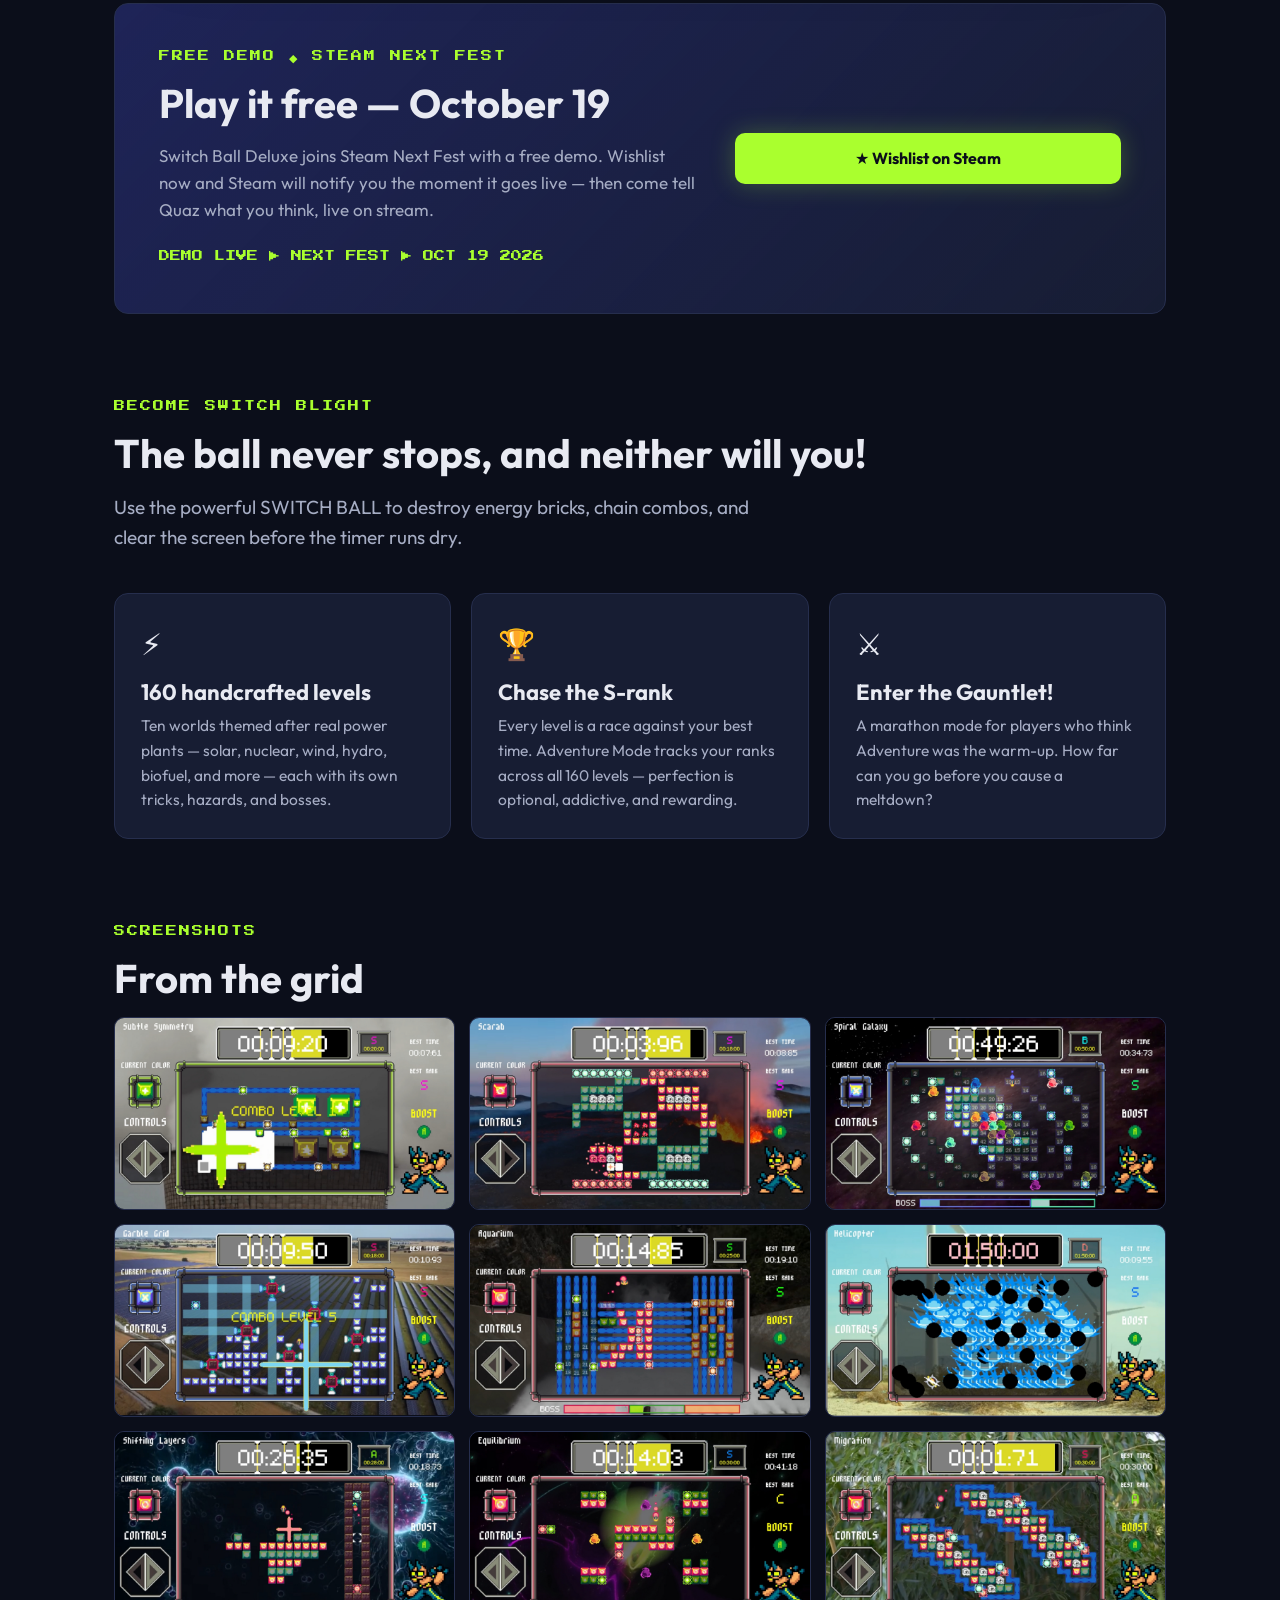
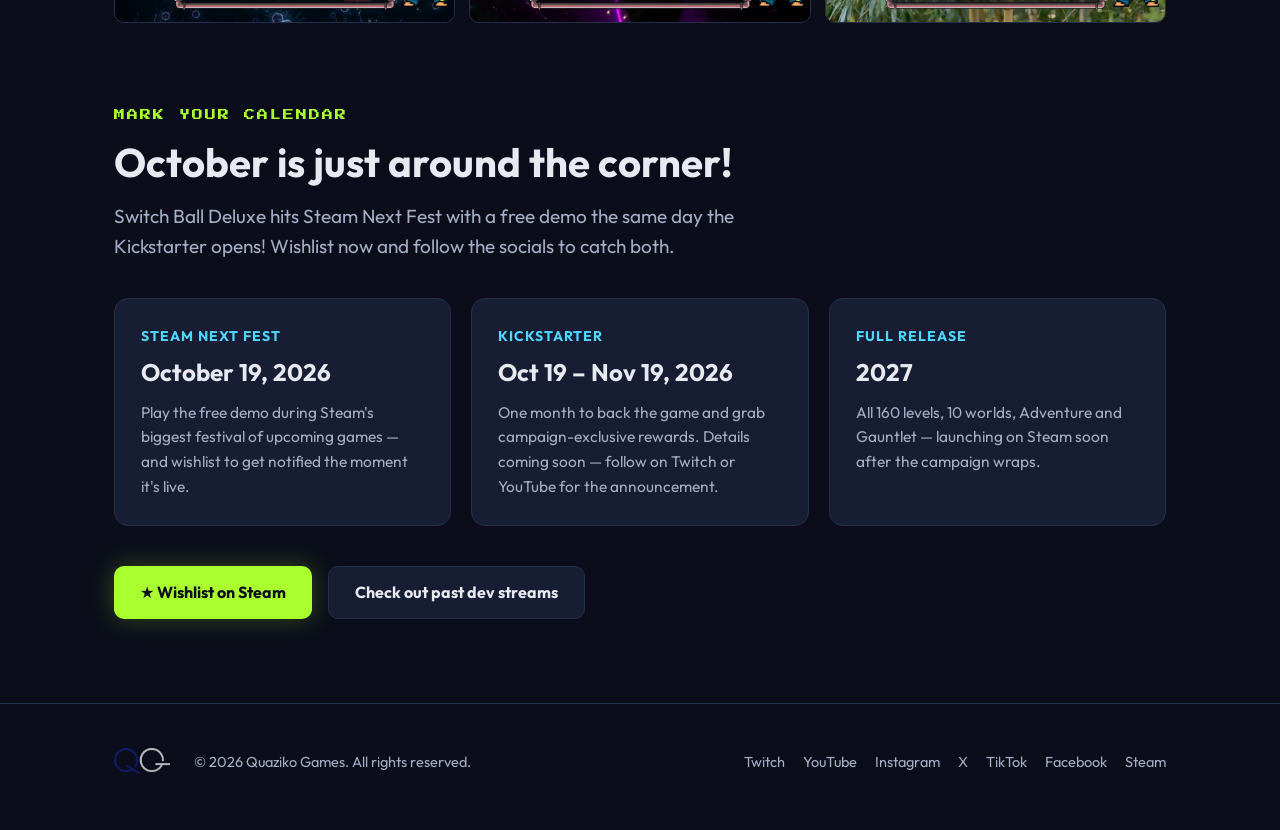
==== commit 8406799e: "Add Tutorial nav link, tighten space above video, offset anchors for sticky nav Co-Authored-By: Clau" ====
--- a/switchballdeluxe/index.html
+++ b/switchballdeluxe/index.html
@@ -23,6 +23,7 @@
         Quaziko Games
       </a>
       <div class="nav-links">
+        <a href="#video">Tutorial</a>
         <a href="#features">Features</a>
         <a href="#screenshots">Screenshots</a>
         <a href="#kickstarter">Kickstarter</a>
@@ -49,7 +50,7 @@
   </header>
 
   <!-- ============ VIDEO ============ -->
-  <section id="video" style="padding-bottom: 0;">
+  <section id="video" style="padding: 40px 0 0;">
     <div class="wrap" style="text-align: center;">
       <div class="eyebrow">See it in action</div>
       <h2>Switch colors. Break bricks. Power the world!</h2>
--- a/css/style.css
+++ b/css/style.css
@@ -55,7 +55,7 @@
 
 .lead { color: var(--text-dim); font-size: 19px; max-width: 640px; }
 
-section { padding: 84px 0; }
+section { padding: 84px 0; scroll-margin-top: 64px; }
 
 /* ---------- nav ---------- */
 .nav {
